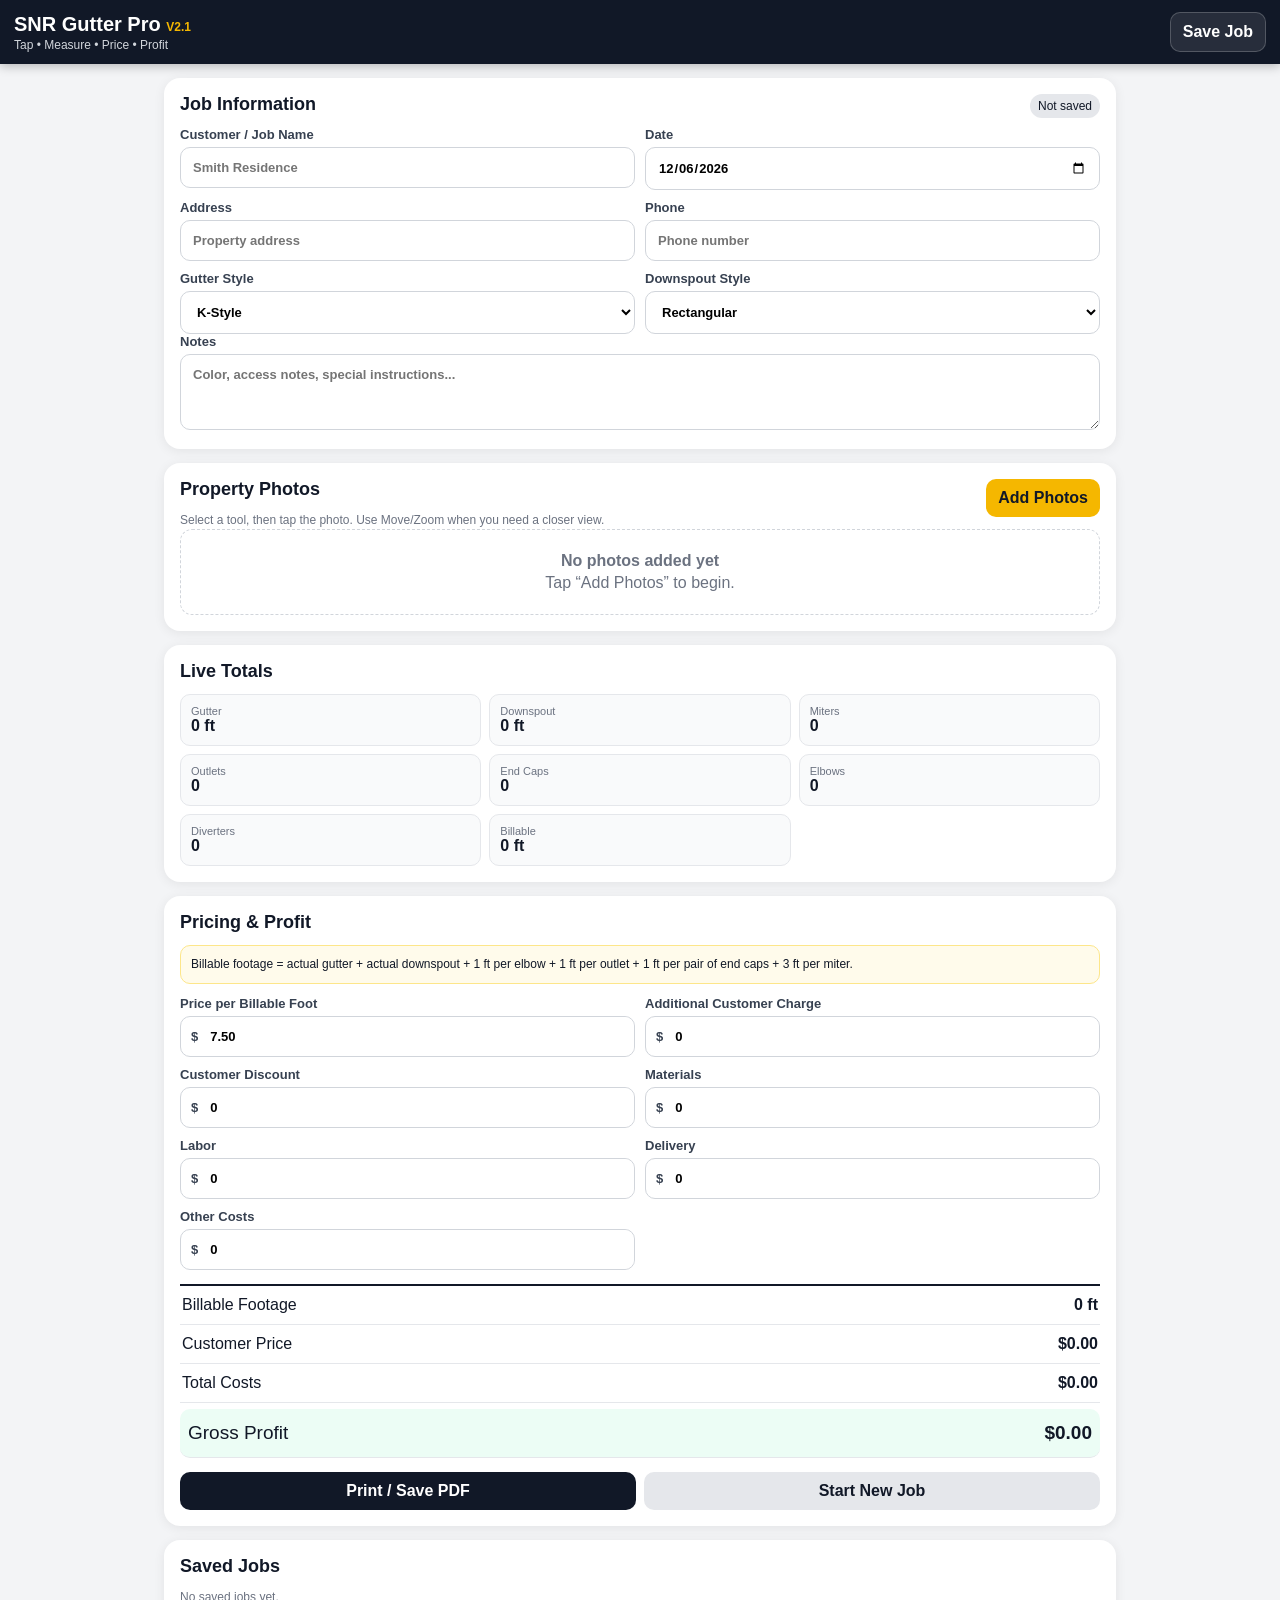
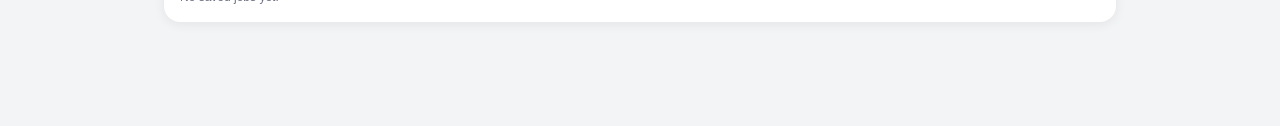
==== index.html @ a837c50f "Add files via upload" ====
<!doctype html>
<html lang="en">
<head>
  <meta charset="utf-8">
  <meta name="viewport" content="width=device-width,initial-scale=1,viewport-fit=cover,user-scalable=no">
  <meta name="theme-color" content="#111827">
  <title>SNR Gutter Pro V2.1</title>
  <link rel="manifest" href="manifest.json">
  <link rel="stylesheet" href="style.css">
</head>
<body>
<header class="topbar">
  <div>
    <h1>SNR Gutter Pro <span>V2.1</span></h1>
    <p>Tap • Measure • Price • Profit</p>
  </div>
  <button id="saveJobBtn" class="ghost light">Save Job</button>
</header>

<main>
  <section class="card">
    <div class="section-title">
      <h2>Job Information</h2>
      <span id="saveStatus" class="status">Not saved</span>
    </div>
    <div class="grid two">
      <label>Customer / Job Name<input id="jobName" placeholder="Smith Residence"></label>
      <label>Date<input id="jobDate" type="date"></label>
      <label>Address<input id="address" placeholder="Property address"></label>
      <label>Phone<input id="phone" type="tel" placeholder="Phone number"></label>
      <label>Gutter Style<select id="gutterStyle"><option>K-Style</option><option>Half-Round</option></select></label>
      <label>Downspout Style<select id="downspoutStyle"><option>Rectangular</option><option>Round</option></select></label>
    </div>
    <label>Notes<textarea id="notes" placeholder="Color, access notes, special instructions..."></textarea></label>
  </section>

  <section class="card">
    <div class="section-title">
      <div>
        <h2>Property Photos</h2>
        <p class="muted">Select a tool, then tap the photo. Use Move/Zoom when you need a closer view.</p>
      </div>
      <button id="addPhotoBtn" class="primary">Add Photos</button>
    </div>
    <input id="photoInput" type="file" accept="image/*" capture="environment" multiple hidden>
    <div id="photos" class="photo-list">
      <div class="empty-state"><strong>No photos added yet</strong><span>Tap “Add Photos” to begin.</span></div>
    </div>
  </section>

  <section class="card">
    <h2>Live Totals</h2>
    <div id="totalsGrid" class="totals-grid"></div>
  </section>

  <section class="card">
    <h2>Pricing & Profit</h2>
    <div class="formula">Billable footage = actual gutter + actual downspout + 1 ft per elbow + 1 ft per outlet + 1 ft per pair of end caps + 3 ft per miter.</div>
    <div class="grid two">
      <label>Price per Billable Foot<div class="money-input"><span>$</span><input id="pricePerFoot" type="number" min="0" step="0.01" value="7.50"></div></label>
      <label>Additional Customer Charge<div class="money-input"><span>$</span><input id="customerExtra" type="number" min="0" step="0.01" value="0"></div></label>
      <label>Customer Discount<div class="money-input"><span>$</span><input id="customerDiscount" type="number" min="0" step="0.01" value="0"></div></label>
      <label>Materials<div class="money-input"><span>$</span><input id="materials" type="number" min="0" step="0.01" value="0"></div></label>
      <label>Labor<div class="money-input"><span>$</span><input id="labor" type="number" min="0" step="0.01" value="0"></div></label>
      <label>Delivery<div class="money-input"><span>$</span><input id="delivery" type="number" min="0" step="0.01" value="0"></div></label>
      <label>Other Costs<div class="money-input"><span>$</span><input id="otherCosts" type="number" min="0" step="0.01" value="0"></div></label>
    </div>
    <div class="financial-summary">
      <div><span>Billable Footage</span><strong id="billableFeet">0 ft</strong></div>
      <div><span>Customer Price</span><strong id="customerPrice">$0.00</strong></div>
      <div><span>Total Costs</span><strong id="totalCosts">$0.00</strong></div>
      <div class="profit"><span>Gross Profit</span><strong id="grossProfit">$0.00</strong></div>
    </div>
    <div class="button-row no-print">
      <button id="printBtn" class="dark">Print / Save PDF</button>
      <button id="newJobBtn" class="ghost">Start New Job</button>
    </div>
  </section>

  <section class="card no-print">
    <h2>Saved Jobs</h2>
    <div id="savedJobs" class="saved-jobs"></div>
  </section>
</main>

<template id="photoCardTemplate">
  <article class="photo-card">
    <div class="photo-header">
      <input class="photo-label" value="Photo">
      <button class="delete-photo danger">Delete</button>
    </div>
    <div class="control-row no-print">
      <button class="move-tool ghost active">Move / Zoom</button>
      <button class="zoom-out ghost">−</button>
      <span class="zoom-label">100%</span>
      <button class="zoom-in ghost">+</button>
      <button class="reset-view ghost">Reset</button>
      <button class="undo ghost">Undo</button>
      <button class="redo ghost">Redo</button>
      <button class="clear-markers danger-soft">Clear</button>
    </div>
    <div class="workspace-wrap">
      <div class="workspace">
        <div class="transform-layer">
          <img class="property-photo" alt="Property photo">
          <div class="marker-layer"></div>
        </div>
      </div>
    </div>
    <div class="toolbar no-print" role="toolbar"></div>
    <div class="photo-summary"></div>
  </article>
</template>

<div id="entryPopover" class="popover hidden">
  <div class="popover-title" id="popoverTitle">Measurement</div>
  <label id="measurementLabel">Feet<input id="measurementInput" type="number" min="0" step="0.5" inputmode="decimal"></label>
  <label id="quantityLabel">Quantity<input id="quantityInput" type="number" min="1" step="1" inputmode="numeric" value="1"></label>

  <div id="downspoutAssemblyFields" class="assembly-fields hidden">
    <p class="assembly-help">Add the elbows connected to this downspout. They will be included in totals without adding extra markers to the photo.</p>
    <div class="assembly-grid">
      <label>A Elbows<input id="assemblyA" type="number" min="0" step="1" inputmode="numeric" value="0"></label>
      <label>B Elbows<input id="assemblyB" type="number" min="0" step="1" inputmode="numeric" value="0"></label>
      <label>2-Crimp Elbows<input id="assembly2" type="number" min="0" step="1" inputmode="numeric" value="0"></label>
      <label>4-Crimp Elbows<input id="assembly4" type="number" min="0" step="1" inputmode="numeric" value="0"></label>
      <label>Outlets<input id="assemblyOutlet" type="number" min="0" step="1" inputmode="numeric" value="1"></label>
    </div>
  </div>
  <div class="popover-actions">
    <button id="cancelEntry" class="ghost">Cancel</button>
    <button id="saveEntry" class="primary">Save</button>
  </div>
</div>

<div id="toast" class="toast hidden"></div>
<script src="app.js"></script>
</body>
</html>
---- style.css ----
:root{
  --navy:#111827;--gold:#f5b700;--bg:#f3f4f6;--card:#fff;--muted:#6b7280;
  --border:#d1d5db;--red:#dc2626;--green:#15803d;--blue:#2563eb;
}
*{box-sizing:border-box}
body{margin:0;font-family:-apple-system,BlinkMacSystemFont,"Segoe UI",sans-serif;background:var(--bg);color:#111827}
button,input,select,textarea{font:inherit}
button{border:0;border-radius:10px;padding:10px 12px;font-weight:800;cursor:pointer}
input,select,textarea{width:100%;border:1px solid var(--border);border-radius:10px;padding:12px;background:#fff}
textarea{min-height:76px;resize:vertical}
label{display:block;font-size:13px;font-weight:800;color:#374151}
label input,label select,label textarea{margin-top:5px}
.topbar{position:sticky;top:0;z-index:50;background:var(--navy);color:white;padding:12px 14px;display:flex;justify-content:space-between;align-items:center;box-shadow:0 2px 10px #0004}
.topbar h1{font-size:20px;margin:0}.topbar h1 span{font-size:12px;color:var(--gold)}.topbar p{font-size:12px;margin:2px 0 0;color:#d1d5db}
main{max-width:980px;margin:auto;padding:14px 14px 90px}
.card{background:var(--card);border-radius:16px;padding:16px;margin-bottom:14px;box-shadow:0 2px 12px #00000012}
h2{font-size:18px;margin:0 0 12px}
.section-title{display:flex;justify-content:space-between;align-items:flex-start;gap:12px}
.grid{display:grid;gap:10px}.grid.two{grid-template-columns:1fr 1fr}
.muted{margin:2px 0 0;color:var(--muted);font-size:12px;line-height:1.4}
.status{font-size:12px;background:#e5e7eb;padding:5px 8px;border-radius:999px;white-space:nowrap}
.primary{background:var(--gold);color:#111827}.dark{background:var(--navy);color:#fff}.ghost{background:#e5e7eb;color:#111827}.ghost.light{background:#ffffff18;color:#fff;border:1px solid #ffffff33}.danger{background:#fee2e2;color:#991b1b}.danger-soft{background:#fff1f2;color:#be123c}
.button-row{display:flex;gap:8px;flex-wrap:wrap;margin-top:14px}.button-row button{flex:1;min-width:140px}
.empty-state{border:1px dashed var(--border);border-radius:12px;padding:22px;text-align:center;color:var(--muted);display:grid;gap:4px}
.photo-card{border:1px solid #e5e7eb;border-radius:14px;padding:10px;margin-top:14px}
.photo-header{display:grid;grid-template-columns:1fr auto;gap:8px;margin-bottom:8px}
.control-row{display:flex;gap:6px;overflow-x:auto;padding-bottom:8px;align-items:center}
.control-row button{flex:0 0 auto;padding:8px 10px;font-size:12px}.control-row .active{outline:3px solid var(--gold)}
.zoom-label{font-size:12px;font-weight:900;min-width:44px;text-align:center}
.workspace-wrap{overflow:hidden;border-radius:12px;background:#111827}
.workspace{position:relative;overflow:hidden;min-height:200px;touch-action:none}
.transform-layer{position:relative;transform-origin:0 0;will-change:transform}
.property-photo{display:block;width:100%;height:auto;user-select:none;-webkit-user-drag:none;pointer-events:none}
.marker-layer{position:absolute;inset:0}
.toolbar{display:flex;gap:7px;overflow-x:auto;padding:10px 0 4px;scrollbar-width:none}.toolbar::-webkit-scrollbar{display:none}
.tool{flex:0 0 auto;background:#e5e7eb;padding:9px 10px;font-size:12px}.tool.active{outline:3px solid var(--gold);background:#fff}
.marker{position:absolute;transform:translate(-50%,-50%);min-width:25px;height:25px;border-radius:15px;padding:2px 6px;display:flex;align-items:center;justify-content:center;color:white;font-size:10px;font-weight:950;border:1.5px solid white;box-shadow:0 2px 6px #0009;white-space:nowrap;z-index:5}
.marker.gutter{background:#2563eb}.marker.downspout{background:#16a34a}.marker.inside,.marker.outside{background:#dc2626}
.marker.outlet{background:#0f766e}.marker.endcap{background:#ea580c}.marker.aElbow{background:#7e22ce}.marker.bElbow{background:#9333ea}
.marker.twoCrimp{background:#0891b2}.marker.fourCrimp{background:#4f46e5}.marker.diverter{background:#a16207}
.photo-summary{font-size:12px;color:#374151;padding:8px 2px 0;line-height:1.45}
.totals-grid{display:grid;grid-template-columns:repeat(3,1fr);gap:8px}
.total-box{background:#f9fafb;border:1px solid #e5e7eb;border-radius:10px;padding:10px}.total-box span{display:block;font-size:11px;color:var(--muted)}.total-box strong{font-size:16px}
.formula{background:#fffbeb;border:1px solid #fde68a;border-radius:10px;padding:10px;font-size:12px;line-height:1.45;margin-bottom:12px}
.money-input{display:flex;align-items:center;border:1px solid var(--border);border-radius:10px;margin-top:5px;background:#fff}.money-input span{padding-left:10px}.money-input input{border:0;margin:0}
.financial-summary{margin-top:14px;border-top:2px solid var(--navy)}.financial-summary>div{display:flex;justify-content:space-between;padding:10px 2px;border-bottom:1px solid #e5e7eb}.financial-summary .profit{font-size:19px;background:#ecfdf5;margin-top:6px;padding:13px 8px;border-radius:10px}
.saved-job{border:1px solid #e5e7eb;border-radius:11px;padding:10px;margin-top:8px;display:flex;justify-content:space-between;gap:10px;align-items:center}.saved-job small{display:block;color:var(--muted)}
.popover{position:fixed;left:12px;right:12px;bottom:12px;z-index:100;background:white;border-radius:18px;padding:16px;box-shadow:0 18px 60px #0008;max-width:500px;margin:auto}.hidden{display:none!important}.popover-title{font-size:19px;font-weight:900;margin-bottom:10px}.popover-actions{display:flex;gap:8px;margin-top:12px}.popover-actions button{flex:1}
.toast{position:fixed;left:50%;bottom:24px;transform:translateX(-50%);background:#111827;color:#fff;padding:10px 14px;border-radius:999px;z-index:200;font-size:13px}
@media(max-width:650px){.grid.two{grid-template-columns:1fr}.totals-grid{grid-template-columns:1fr 1fr}.card{padding:14px}}
@media print{
  body{background:white}.topbar,.no-print,#savedJobs{display:none!important}main{padding:0;max-width:none}.card{box-shadow:none;border:1px solid #ddd;break-inside:avoid}
  .photo-card{break-inside:avoid}.workspace{min-height:0}.marker{font-size:9px}
}
.assembly-fields{margin-top:10px;border-top:1px solid var(--border);padding-top:10px}
.assembly-help{font-size:12px;color:var(--muted);line-height:1.4;margin:0 0 10px}
.assembly-grid{display:grid;grid-template-columns:1fr 1fr;gap:8px}
.marker.downspout-assembly{background:#16a34a;min-width:34px}
@media(max-width:420px){.assembly-grid{grid-template-columns:1fr 1fr}}
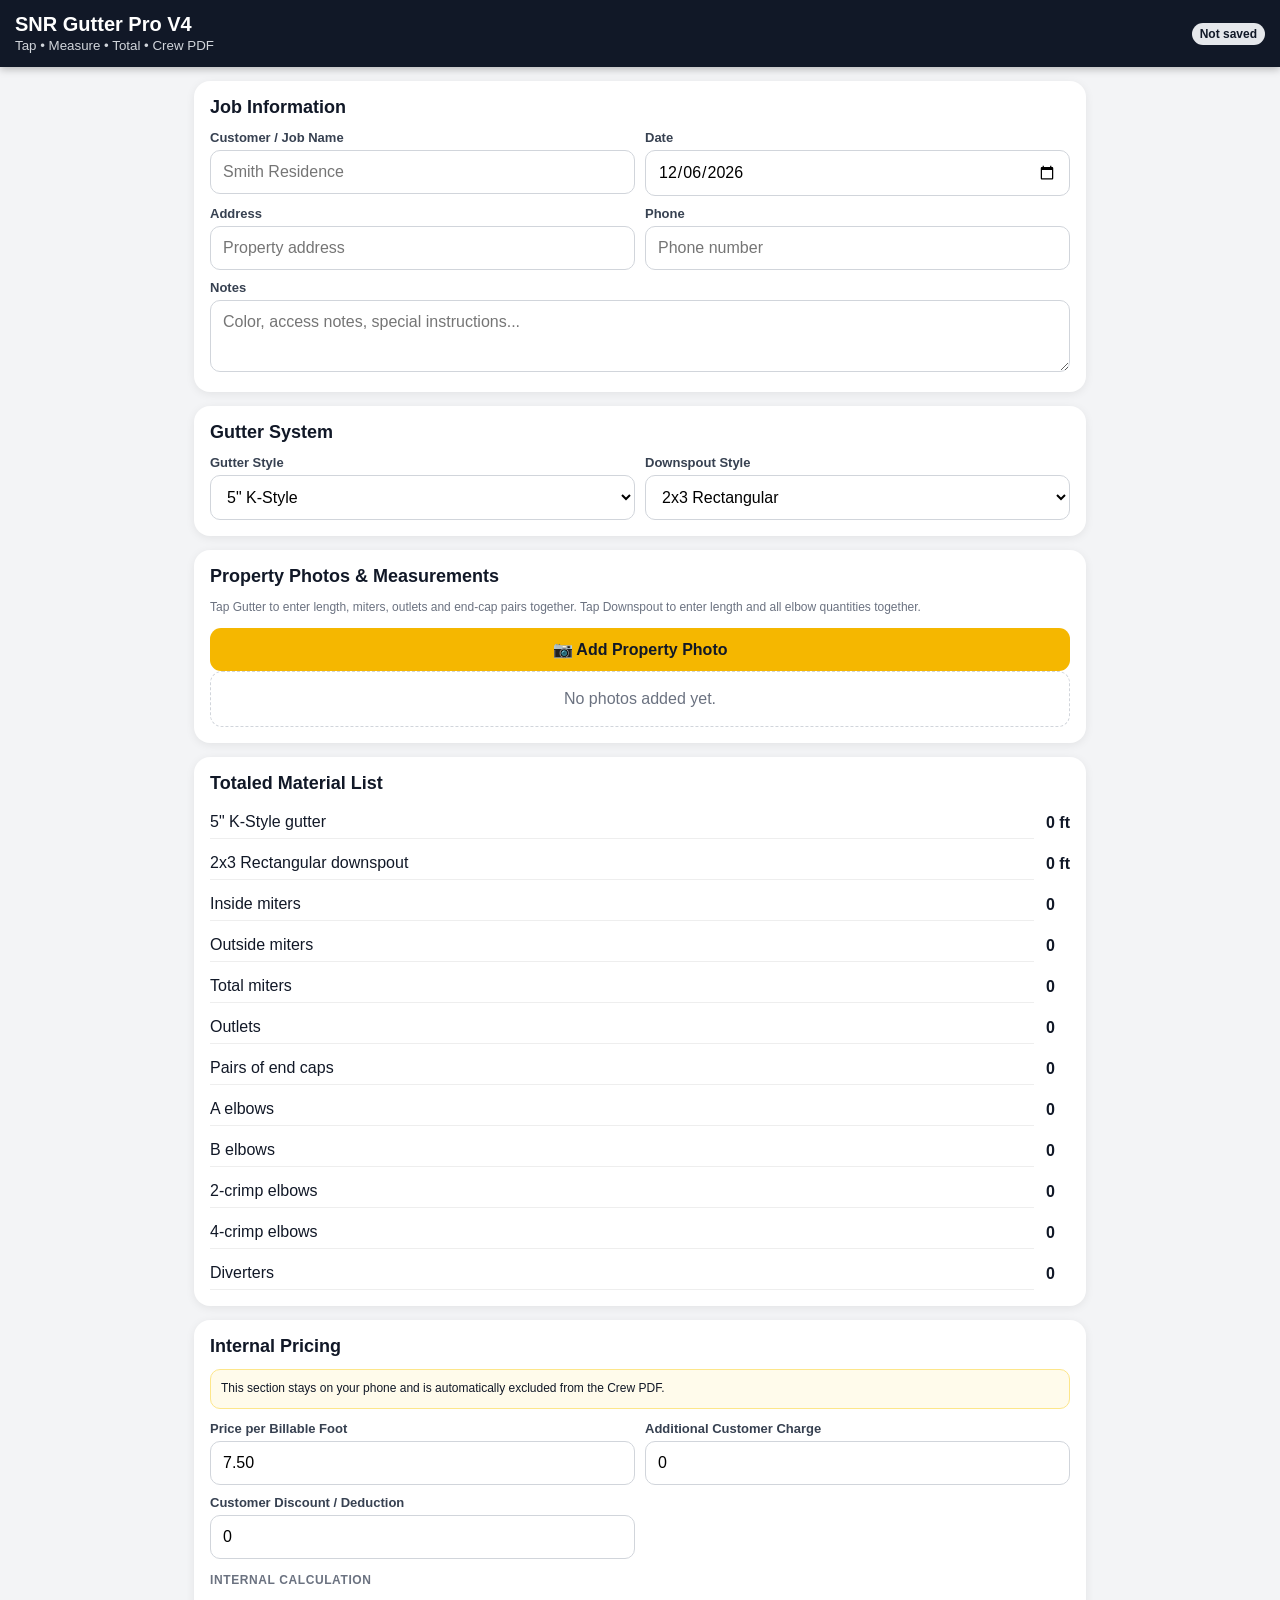
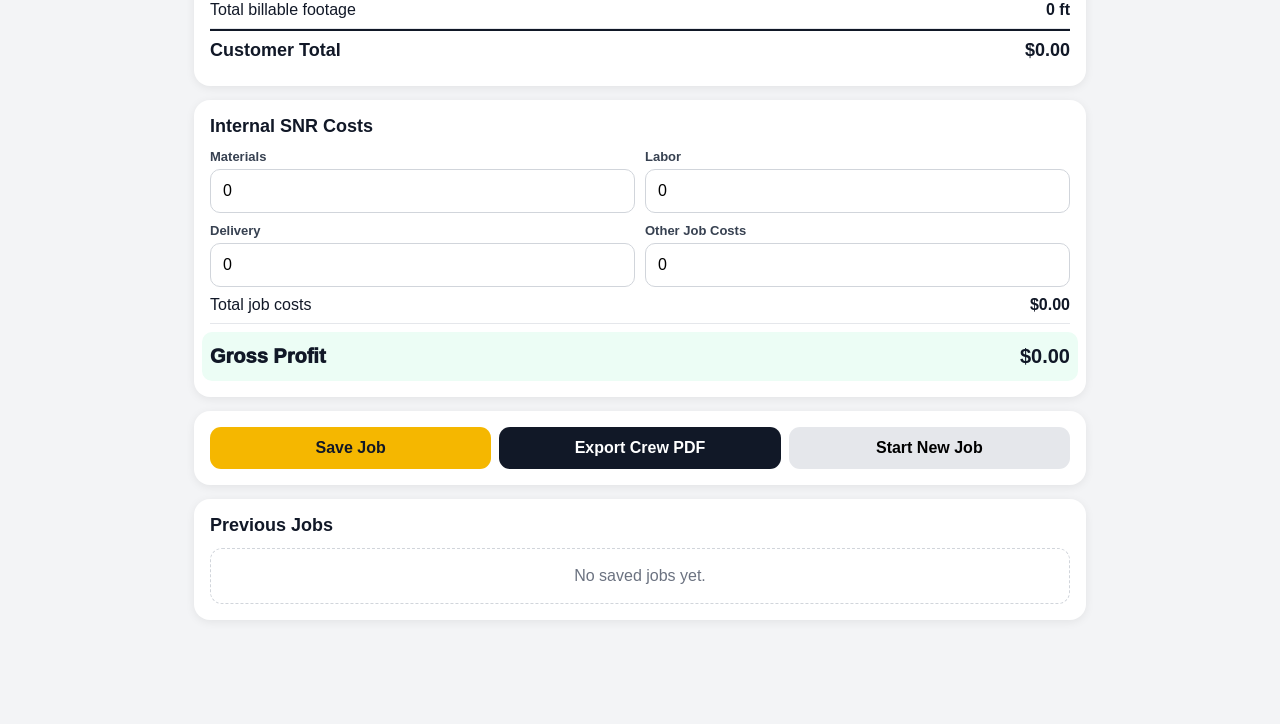
==== commit 1f2d5ea9: "Add files via upload" ====
--- a/index.html
+++ b/index.html
@@ -1,139 +1,223 @@
 <!doctype html>
 <html lang="en">
 <head>
-  <meta charset="utf-8">
-  <meta name="viewport" content="width=device-width,initial-scale=1,viewport-fit=cover,user-scalable=no">
-  <meta name="theme-color" content="#111827">
-  <title>SNR Gutter Pro V2.1</title>
-  <link rel="manifest" href="manifest.json">
-  <link rel="stylesheet" href="style.css">
+<meta charset="utf-8">
+<meta name="viewport" content="width=device-width,initial-scale=1,viewport-fit=cover,user-scalable=no">
+<meta name="theme-color" content="#111827">
+<title>SNR Gutter Pro V4</title>
+<style>
+:root{--navy:#111827;--gold:#f5b700;--light:#f3f4f6;--card:#fff;--red:#dc2626;--green:#15803d;--blue:#2563eb;--purple:#7e22ce;--orange:#ea580c;--teal:#0f766e;--muted:#6b7280;--border:#d1d5db}
+*{box-sizing:border-box} body{margin:0;font-family:-apple-system,BlinkMacSystemFont,"Segoe UI",sans-serif;background:var(--light);color:#111827}
+header{position:sticky;top:0;z-index:50;background:var(--navy);color:#fff;padding:13px 15px;box-shadow:0 2px 8px #0004}
+.brand{display:flex;justify-content:space-between;align-items:center;gap:10px}.brand h1{font-size:20px;margin:0}.brand small{color:#d1d5db}
+main{max-width:920px;margin:auto;padding:14px 14px 90px}.card{background:#fff;border-radius:16px;padding:16px;margin-bottom:14px;box-shadow:0 2px 10px #00000012}
+h2{font-size:18px;margin:0 0 12px}.grid{display:grid;grid-template-columns:1fr 1fr;gap:10px}
+label{display:block;font-size:13px;font-weight:750;color:#374151;margin-bottom:5px}
+input,select,textarea,button{font:inherit} input,select,textarea{width:100%;padding:12px;border:1px solid var(--border);border-radius:10px;background:#fff}
+textarea{min-height:72px;resize:vertical} button{border:0;border-radius:11px;padding:12px 14px;font-weight:800;cursor:pointer}
+.primary{background:var(--gold);color:#111827}.dark{background:var(--navy);color:#fff}.secondary{background:#e5e7eb}.danger{background:#fee2e2;color:#991b1b}
+.button-row{display:flex;gap:8px;flex-wrap:wrap}.button-row button{flex:1;min-width:125px}.help{font-size:12px;color:var(--muted);line-height:1.45}
+.badge{padding:4px 8px;border-radius:999px;background:#e5e7eb;color:#111827;font-size:12px;font-weight:850}.hidden{display:none!important}
+.empty{padding:18px;text-align:center;color:var(--muted);border:1px dashed var(--border);border-radius:12px}
+.photo-card{border:1px solid #e5e7eb;border-radius:14px;padding:10px;margin-top:12px}.tool-scroll{display:flex;gap:7px;overflow-x:auto;padding:4px 1px 10px}
+.tool{flex:0 0 auto;padding:10px 11px;font-size:12px;background:#e5e7eb}.tool.active{outline:3px solid var(--gold);background:#fff}
+.canvas-wrap{position:relative;overflow:hidden;border-radius:12px;background:#111827;min-height:190px;touch-action:manipulation}.canvas-wrap img{display:block;width:100%;height:auto}
+.marker{position:absolute;transform:translate(-50%,-50%);min-width:38px;height:32px;border-radius:18px;padding:3px 7px;display:flex;align-items:center;justify-content:center;color:#fff;font-size:11px;font-weight:900;border:2px solid #fff;box-shadow:0 2px 7px #0009;white-space:nowrap;z-index:4}
+.marker.gutter{background:var(--blue)}.marker.downspout{background:var(--green)}.marker.diverter{background:#a16207}
+.marker-label{position:absolute;transform:translate(-50%,9px);background:#000d;color:#fff;border-radius:6px;padding:2px 5px;font-size:9px;white-space:nowrap;z-index:3;pointer-events:none}
+.count-grid,.summary-grid{display:grid;grid-template-columns:1fr auto;gap:8px 12px;align-items:center}.count-grid div,.summary-grid div{padding:7px 0;border-bottom:1px solid #eee}
+.result-row{display:flex;justify-content:space-between;gap:12px;padding:9px 0;border-bottom:1px solid #e5e7eb}.result-row.total{font-size:18px;font-weight:900;border-top:2px solid var(--navy);border-bottom:0}
+.result-row.profit{font-size:20px;font-weight:950;background:#ecfdf5;margin:8px -8px 0;padding:13px 8px;border-radius:10px;border:0}
+.section-label{font-size:12px;text-transform:uppercase;letter-spacing:.05em;color:var(--muted);font-weight:900;margin:14px 0 5px}
+.modal-backdrop{position:fixed;inset:0;background:#0009;z-index:100;display:flex;align-items:flex-end;justify-content:center;padding:12px}
+.modal{background:#fff;width:min(520px,100%);border-radius:18px;padding:18px;box-shadow:0 18px 60px #0008;max-height:92vh;overflow:auto}.modal h3{margin:0 0 12px}
+.qty-row{display:grid;grid-template-columns:1fr 46px 58px 46px;gap:7px;align-items:center;margin:8px 0}.qty-row input{text-align:center;padding:10px}
+.note{background:#fffbeb;border:1px solid #fde68a;border-radius:10px;padding:10px;font-size:12px;line-height:1.45}
+.saved-job{border:1px solid #e5e7eb;border-radius:12px;padding:12px;margin-top:9px}.saved-job small{color:var(--muted)}
+.pdf-only{display:none}
+@media(max-width:620px){.grid{grid-template-columns:1fr}}
+@media print{
+ header,.no-print,#savedSection,.pricing-card,.internal-only{display:none!important}
+ body{background:#fff}.card{box-shadow:none;border:1px solid #ddd;break-inside:avoid}main{padding:0}
+ .tool-scroll{display:none}.canvas-wrap{min-height:0}.pdf-only{display:block!important}
+}
+</style>
 </head>
 <body>
-<header class="topbar">
-  <div>
-    <h1>SNR Gutter Pro <span>V2.1</span></h1>
-    <p>Tap • Measure • Price • Profit</p>
-  </div>
-  <button id="saveJobBtn" class="ghost light">Save Job</button>
-</header>
-
+<header><div class="brand"><div><h1>SNR Gutter Pro V4</h1><small>Tap • Measure • Total • Crew PDF</small></div><span class="badge" id="saveStatus">Not saved</span></div></header>
 <main>
-  <section class="card">
-    <div class="section-title">
-      <h2>Job Information</h2>
-      <span id="saveStatus" class="status">Not saved</span>
-    </div>
-    <div class="grid two">
-      <label>Customer / Job Name<input id="jobName" placeholder="Smith Residence"></label>
-      <label>Date<input id="jobDate" type="date"></label>
-      <label>Address<input id="address" placeholder="Property address"></label>
-      <label>Phone<input id="phone" type="tel" placeholder="Phone number"></label>
-      <label>Gutter Style<select id="gutterStyle"><option>K-Style</option><option>Half-Round</option></select></label>
-      <label>Downspout Style<select id="downspoutStyle"><option>Rectangular</option><option>Round</option></select></label>
-    </div>
-    <label>Notes<textarea id="notes" placeholder="Color, access notes, special instructions..."></textarea></label>
-  </section>
-
-  <section class="card">
-    <div class="section-title">
-      <div>
-        <h2>Property Photos</h2>
-        <p class="muted">Select a tool, then tap the photo. Use Move/Zoom when you need a closer view.</p>
-      </div>
-      <button id="addPhotoBtn" class="primary">Add Photos</button>
-    </div>
-    <input id="photoInput" type="file" accept="image/*" capture="environment" multiple hidden>
-    <div id="photos" class="photo-list">
-      <div class="empty-state"><strong>No photos added yet</strong><span>Tap “Add Photos” to begin.</span></div>
-    </div>
-  </section>
-
-  <section class="card">
-    <h2>Live Totals</h2>
-    <div id="totalsGrid" class="totals-grid"></div>
-  </section>
-
-  <section class="card">
-    <h2>Pricing & Profit</h2>
-    <div class="formula">Billable footage = actual gutter + actual downspout + 1 ft per elbow + 1 ft per outlet + 1 ft per pair of end caps + 3 ft per miter.</div>
-    <div class="grid two">
-      <label>Price per Billable Foot<div class="money-input"><span>$</span><input id="pricePerFoot" type="number" min="0" step="0.01" value="7.50"></div></label>
-      <label>Additional Customer Charge<div class="money-input"><span>$</span><input id="customerExtra" type="number" min="0" step="0.01" value="0"></div></label>
-      <label>Customer Discount<div class="money-input"><span>$</span><input id="customerDiscount" type="number" min="0" step="0.01" value="0"></div></label>
-      <label>Materials<div class="money-input"><span>$</span><input id="materials" type="number" min="0" step="0.01" value="0"></div></label>
-      <label>Labor<div class="money-input"><span>$</span><input id="labor" type="number" min="0" step="0.01" value="0"></div></label>
-      <label>Delivery<div class="money-input"><span>$</span><input id="delivery" type="number" min="0" step="0.01" value="0"></div></label>
-      <label>Other Costs<div class="money-input"><span>$</span><input id="otherCosts" type="number" min="0" step="0.01" value="0"></div></label>
-    </div>
-    <div class="financial-summary">
-      <div><span>Billable Footage</span><strong id="billableFeet">0 ft</strong></div>
-      <div><span>Customer Price</span><strong id="customerPrice">$0.00</strong></div>
-      <div><span>Total Costs</span><strong id="totalCosts">$0.00</strong></div>
-      <div class="profit"><span>Gross Profit</span><strong id="grossProfit">$0.00</strong></div>
-    </div>
-    <div class="button-row no-print">
-      <button id="printBtn" class="dark">Print / Save PDF</button>
-      <button id="newJobBtn" class="ghost">Start New Job</button>
-    </div>
-  </section>
-
-  <section class="card no-print">
-    <h2>Saved Jobs</h2>
-    <div id="savedJobs" class="saved-jobs"></div>
-  </section>
+<section class="card">
+<h2>Job Information</h2>
+<div class="grid">
+<div><label>Customer / Job Name</label><input id="jobName" placeholder="Smith Residence"></div>
+<div><label>Date</label><input id="jobDate" type="date"></div>
+<div><label>Address</label><input id="address" placeholder="Property address"></div>
+<div><label>Phone</label><input id="phone" type="tel" placeholder="Phone number"></div>
+</div>
+<div style="margin-top:10px"><label>Notes</label><textarea id="notes" placeholder="Color, access notes, special instructions..."></textarea></div>
+</section>
+
+<section class="card">
+<h2>Gutter System</h2>
+<div class="grid">
+<div><label>Gutter Style</label><select id="gutterStyle"><option>5" K-Style</option><option>6" K-Style</option><option>Half-Round</option></select></div>
+<div><label>Downspout Style</label><select id="downspoutStyle"><option>2x3 Rectangular</option><option>3x4 Rectangular</option><option>Round</option></select></div>
+</div>
+</section>
+
+<section class="card">
+<h2>Property Photos & Measurements</h2>
+<p class="help">Tap Gutter to enter length, miters, outlets and end-cap pairs together. Tap Downspout to enter length and all elbow quantities together.</p>
+<div class="button-row no-print"><button class="primary" id="addPhotoBtn">📷 Add Property Photo</button><input id="photoInput" class="hidden" type="file" accept="image/*" capture="environment" multiple></div>
+<div id="photos"></div>
+</section>
+
+<section class="card">
+<h2>Totaled Material List</h2>
+<div class="summary-grid">
+<div id="gutterStyleLabel">5" K-Style gutter</div><strong id="countGutter">0 ft</strong>
+<div id="downspoutStyleLabel">2x3 rectangular downspout</div><strong id="countDownspout">0 ft</strong>
+<div>Inside miters</div><strong id="countInside">0</strong>
+<div>Outside miters</div><strong id="countOutside">0</strong>
+<div>Total miters</div><strong id="countMiters">0</strong>
+<div>Outlets</div><strong id="countOutlets">0</strong>
+<div>Pairs of end caps</div><strong id="countEndcapPairs">0</strong>
+<div>A elbows</div><strong id="countA">0</strong>
+<div>B elbows</div><strong id="countB">0</strong>
+<div>2-crimp elbows</div><strong id="countTwo">0</strong>
+<div>4-crimp elbows</div><strong id="countFour">0</strong>
+<div>Diverters</div><strong id="countDiverters">0</strong>
+</div>
+</section>
+
+<section class="card pricing-card">
+<h2>Internal Pricing</h2>
+<div class="note">This section stays on your phone and is automatically excluded from the Crew PDF.</div>
+<div class="grid" style="margin-top:12px">
+<div><label>Price per Billable Foot</label><input id="rate" type="number" min="0" step=".01" value="7.50"></div>
+<div><label>Additional Customer Charge</label><input id="customerExtra" type="number" min="0" step=".01" value="0"></div>
+<div><label>Customer Discount / Deduction</label><input id="customerDiscount" type="number" min="0" step=".01" value="0"></div>
+</div>
+<div class="section-label">Internal Calculation</div>
+<div class="result-row"><span>Total billable footage</span><strong id="billableOut">0 ft</strong></div>
+<div class="result-row total"><span>Customer Total</span><strong id="customerTotalOut">$0.00</strong></div>
+</section>
+
+<section class="card internal-only">
+<h2>Internal SNR Costs</h2>
+<div class="grid">
+<div><label>Materials</label><input id="materialsCost" type="number" min="0" step=".01" value="0"></div>
+<div><label>Labor</label><input id="laborCost" type="number" min="0" step=".01" value="0"></div>
+<div><label>Delivery</label><input id="deliveryCost" type="number" min="0" step=".01" value="0"></div>
+<div><label>Other Job Costs</label><input id="otherCost" type="number" min="0" step=".01" value="0"></div>
+</div>
+<div class="result-row"><span>Total job costs</span><strong id="costsOut">$0.00</strong></div>
+<div class="result-row profit"><span>Gross Profit</span><strong id="profitOut">$0.00</strong></div>
+</section>
+
+<section class="card pdf-only">
+<h2>Crew Material Summary</h2>
+<p class="help">Pricing and job totals are intentionally omitted from this report.</p>
+</section>
+
+<section class="card no-print">
+<div class="button-row">
+<button class="primary" id="saveBtn">Save Job</button>
+<button class="dark" onclick="window.print()">Export Crew PDF</button>
+<button class="secondary" id="newBtn">Start New Job</button>
+</div>
+</section>
+
+<section class="card" id="savedSection"><h2>Previous Jobs</h2><div id="savedJobs"></div></section>
 </main>
 
-<template id="photoCardTemplate">
-  <article class="photo-card">
-    <div class="photo-header">
-      <input class="photo-label" value="Photo">
-      <button class="delete-photo danger">Delete</button>
-    </div>
-    <div class="control-row no-print">
-      <button class="move-tool ghost active">Move / Zoom</button>
-      <button class="zoom-out ghost">−</button>
-      <span class="zoom-label">100%</span>
-      <button class="zoom-in ghost">+</button>
-      <button class="reset-view ghost">Reset</button>
-      <button class="undo ghost">Undo</button>
-      <button class="redo ghost">Redo</button>
-      <button class="clear-markers danger-soft">Clear</button>
-    </div>
-    <div class="workspace-wrap">
-      <div class="workspace">
-        <div class="transform-layer">
-          <img class="property-photo" alt="Property photo">
-          <div class="marker-layer"></div>
-        </div>
-      </div>
-    </div>
-    <div class="toolbar no-print" role="toolbar"></div>
-    <div class="photo-summary"></div>
-  </article>
-</template>
-
-<div id="entryPopover" class="popover hidden">
-  <div class="popover-title" id="popoverTitle">Measurement</div>
-  <label id="measurementLabel">Feet<input id="measurementInput" type="number" min="0" step="0.5" inputmode="decimal"></label>
-  <label id="quantityLabel">Quantity<input id="quantityInput" type="number" min="1" step="1" inputmode="numeric" value="1"></label>
-
-  <div id="downspoutAssemblyFields" class="assembly-fields hidden">
-    <p class="assembly-help">Add the elbows connected to this downspout. They will be included in totals without adding extra markers to the photo.</p>
-    <div class="assembly-grid">
-      <label>A Elbows<input id="assemblyA" type="number" min="0" step="1" inputmode="numeric" value="0"></label>
-      <label>B Elbows<input id="assemblyB" type="number" min="0" step="1" inputmode="numeric" value="0"></label>
-      <label>2-Crimp Elbows<input id="assembly2" type="number" min="0" step="1" inputmode="numeric" value="0"></label>
-      <label>4-Crimp Elbows<input id="assembly4" type="number" min="0" step="1" inputmode="numeric" value="0"></label>
-      <label>Outlets<input id="assemblyOutlet" type="number" min="0" step="1" inputmode="numeric" value="1"></label>
-    </div>
-  </div>
-  <div class="popover-actions">
-    <button id="cancelEntry" class="ghost">Cancel</button>
-    <button id="saveEntry" class="primary">Save</button>
-  </div>
-</div>
-
-<div id="toast" class="toast hidden"></div>
-<script src="app.js"></script>
+<div id="entryModal" class="modal-backdrop hidden">
+<div class="modal">
+<h3 id="modalTitle">Add Measurement</h3>
+<label>Length in feet</label><input id="modalValue" type="number" inputmode="decimal" min="0" step=".1" placeholder="Example: 24">
+<div id="gutterFields" class="hidden">
+<div class="qty-row"><strong>Inside miters</strong><button type="button" onclick="stepQty('insideQty',-1)">−</button><input id="insideQty" type="number" min="0" value="0"><button type="button" onclick="stepQty('insideQty',1)">+</button></div>
+<div class="qty-row"><strong>Outside miters</strong><button type="button" onclick="stepQty('outsideQty',-1)">−</button><input id="outsideQty" type="number" min="0" value="0"><button type="button" onclick="stepQty('outsideQty',1)">+</button></div>
+<div class="qty-row"><strong>Outlets</strong><button type="button" onclick="stepQty('outletQty',-1)">−</button><input id="outletQty" type="number" min="0" value="0"><button type="button" onclick="stepQty('outletQty',1)">+</button></div>
+<div class="qty-row"><strong>End-cap pairs</strong><button type="button" onclick="stepQty('endcapPairQty',-1)">−</button><input id="endcapPairQty" type="number" min="0" value="0"><button type="button" onclick="stepQty('endcapPairQty',1)">+</button></div>
+</div>
+<div id="downspoutFields" class="hidden">
+<div class="qty-row"><strong>A elbows</strong><button type="button" onclick="stepQty('aQty',-1)">−</button><input id="aQty" type="number" min="0" value="0"><button type="button" onclick="stepQty('aQty',1)">+</button></div>
+<div class="qty-row"><strong>B elbows</strong><button type="button" onclick="stepQty('bQty',-1)">−</button><input id="bQty" type="number" min="0" value="0"><button type="button" onclick="stepQty('bQty',1)">+</button></div>
+<div class="qty-row"><strong>2-crimp elbows</strong><button type="button" onclick="stepQty('twoQty',-1)">−</button><input id="twoQty" type="number" min="0" value="0"><button type="button" onclick="stepQty('twoQty',1)">+</button></div>
+<div class="qty-row"><strong>4-crimp elbows</strong><button type="button" onclick="stepQty('fourQty',-1)">−</button><input id="fourQty" type="number" min="0" value="0"><button type="button" onclick="stepQty('fourQty',1)">+</button></div>
+</div>
+<div class="button-row" style="margin-top:14px"><button class="secondary" id="cancelModal">Cancel</button><button class="primary" id="saveModal">Save</button></div>
+</div>
+</div>
+
+<script>
+const $=id=>document.getElementById(id), uid=()=>Date.now().toString(36)+Math.random().toString(36).slice(2,7);
+const money=n=>new Intl.NumberFormat("en-US",{style:"currency",currency:"USD"}).format(Number(n)||0);
+const fmt=n=>Number.isInteger(Number(n))?String(Number(n)):Number(n).toFixed(1);
+const esc=s=>String(s??"").replace(/[&<>"']/g,c=>({"&":"&amp;","<":"&lt;",">":"&gt;",'"':"&quot;","'":"&#039;"}[c]));
+let photos=[],editingId=null,currentTool="gutter",pendingTap=null;
+const tools=[["gutter","Gutter"],["downspout","Downspout"],["diverter","Diverter"]];
+
+function stepQty(id,d){const el=$(id);el.value=Math.max(0,(parseInt(el.value)||0)+d)}
+function addPhoto(file){const r=new FileReader();r.onload=e=>{photos.push({id:uid(),src:e.target.result,label:"Photo "+(photos.length+1),markers:[]});renderPhotos();calculate();markDirty()};r.readAsDataURL(file)}
+function renderPhotos(){
+ const box=$("photos"); if(!photos.length){box.innerHTML='<div class="empty">No photos added yet.</div>';return}
+ box.innerHTML=photos.map(p=>`<div class="photo-card">
+ <div class="grid"><div><label>Photo Label</label><input value="${esc(p.label)}" onchange="renamePhoto('${p.id}',this.value)"></div><div class="no-print" style="display:flex;align-items:end"><button class="danger" onclick="removePhoto('${p.id}')">Delete Photo</button></div></div>
+ <div class="tool-scroll no-print">${tools.map(([id,l])=>`<button class="tool ${currentTool===id?"active":""}" onclick="setTool('${id}')">${l}</button>`).join("")}<button class="tool" onclick="undoMarker('${p.id}')">↶ Undo</button></div>
+ <div class="canvas-wrap" onclick="photoTap(event,'${p.id}')"><img src="${p.src}">${p.markers.map(markerHTML).join("")}</div>
+ <p class="help">${p.markers.length} section${p.markers.length===1?"":"s"}. Tap a marker to edit or delete it.</p></div>`).join("")
+}
+function markerHTML(m){const prefix=m.type==="gutter"?"G":m.type==="downspout"?"DS":"D";return `<div class="marker ${m.type}" style="left:${m.x}%;top:${m.y}%" onclick="editMarker(event,'${m.id}')">${prefix}${m.number} ${m.type==="diverter"?"":fmt(m.value)+"'"}</div><div class="marker-label" style="left:${m.x}%;top:${m.y}%">${m.type==="gutter"?"Gutter":m.type==="downspout"?"Downspout":"Diverter"}</div>`}
+function renumber(){let g=0,d=0,v=0;for(const p of photos)for(const m of p.markers)m.number=m.type==="gutter"?++g:m.type==="downspout"?++d:++v}
+function setTool(t){currentTool=t;renderPhotos()}
+function photoTap(e,pid){if(e.target.closest(".marker"))return;const r=e.currentTarget.getBoundingClientRect();pendingTap={pid,x:(e.clientX-r.left)/r.width*100,y:(e.clientY-r.top)/r.height*100,type:currentTool,editingMarkerId:null};if(currentTool==="diverter"){commitMarker({value:1});return}openModal(currentTool)}
+function openModal(type,m={}){
+ $("modalTitle").textContent=(m.id?"Edit ":"Add ")+(type==="gutter"?"Gutter Section":"Downspout");
+ $("modalValue").value=m.value??"";$("gutterFields").classList.toggle("hidden",type!=="gutter");$("downspoutFields").classList.toggle("hidden",type!=="downspout");
+ const vals={insideQty:m.inside||0,outsideQty:m.outside||0,outletQty:m.outlets||0,endcapPairQty:m.endcapPairs||0,aQty:m.a||0,bQty:m.b||0,twoQty:m.two||0,fourQty:m.four||0};
+ Object.entries(vals).forEach(([k,v])=>$(k).value=v);$("entryModal").classList.remove("hidden");setTimeout(()=>$("modalValue").focus(),100)
+}
+function commitMarker(data){
+ const p=photos.find(x=>x.id===pendingTap.pid);if(!p)return;
+ if(pendingTap.editingMarkerId){Object.assign(p.markers.find(x=>x.id===pendingTap.editingMarkerId),data)}
+ else p.markers.push({id:uid(),type:pendingTap.type,x:pendingTap.x,y:pendingTap.y,...data});
+ pendingTap=null;$("entryModal").classList.add("hidden");renumber();renderPhotos();calculate();markDirty()
+}
+function editMarker(e,id){e.stopPropagation();for(const p of photos){const m=p.markers.find(x=>x.id===id);if(m){if(confirm("Edit this section? Tap Cancel to choose whether to delete.")){pendingTap={pid:p.id,x:m.x,y:m.y,type:m.type,editingMarkerId:m.id};if(m.type==="diverter"){alert("Diverters do not need details.");pendingTap=null}else openModal(m.type,m)}else if(confirm("Delete this section?")){p.markers=p.markers.filter(x=>x.id!==id);renumber();renderPhotos();calculate();markDirty()}return}}}
+function undoMarker(pid){const p=photos.find(x=>x.id===pid);if(p&&p.markers.length){p.markers.pop();renumber();renderPhotos();calculate();markDirty()}}
+function removePhoto(pid){if(confirm("Delete this photo and all measurements?")){photos=photos.filter(p=>p.id!==pid);renumber();renderPhotos();calculate();markDirty()}}
+function renamePhoto(pid,v){const p=photos.find(x=>x.id===pid);if(p)p.label=v;markDirty()}
+function totals(){
+ const all=photos.flatMap(p=>p.markers),sum=(type,key)=>all.filter(m=>m.type===type).reduce((s,m)=>s+(+m[key]||0),0);
+ const gutter=sum("gutter","value"),downspout=sum("downspout","value"),inside=sum("gutter","inside"),outside=sum("gutter","outside"),outlets=sum("gutter","outlets"),endcapPairs=sum("gutter","endcapPairs");
+ const a=sum("downspout","a"),b=sum("downspout","b"),two=sum("downspout","two"),four=sum("downspout","four"),diverters=all.filter(m=>m.type==="diverter").length;
+ const miters=inside+outside,elbows=a+b+two+four,billable=gutter+downspout+elbows+outlets+endcapPairs+miters*3;
+ return {gutter,downspout,inside,outside,miters,outlets,endcapPairs,a,b,two,four,diverters,elbows,billable}
+}
+function calculate(){
+ const t=totals();$("gutterStyleLabel").textContent=$("gutterStyle").value+" gutter";$("downspoutStyleLabel").textContent=$("downspoutStyle").value+" downspout";
+ [["countGutter",fmt(t.gutter)+" ft"],["countDownspout",fmt(t.downspout)+" ft"],["countInside",t.inside],["countOutside",t.outside],["countMiters",t.miters],["countOutlets",t.outlets],["countEndcapPairs",t.endcapPairs],["countA",t.a],["countB",t.b],["countTwo",t.two],["countFour",t.four],["countDiverters",t.diverters]].forEach(([id,v])=>$(id).textContent=v);
+ const rate=+$("rate").value||0,extra=+$("customerExtra").value||0,discount=+$("customerDiscount").value||0,total=Math.max(0,t.billable*rate+extra-discount);
+ const costs=["materialsCost","laborCost","deliveryCost","otherCost"].reduce((s,id)=>s+(+$(id).value||0),0);
+ $("billableOut").textContent=fmt(t.billable)+" ft";$("customerTotalOut").textContent=money(total);$("costsOut").textContent=money(costs);$("profitOut").textContent=money(total-costs);
+ return {...t,total,costs,profit:total-costs}
+}
+function collect(){return {id:editingId||uid(),savedAt:new Date().toISOString(),jobName:$("jobName").value,address:$("address").value,phone:$("phone").value,jobDate:$("jobDate").value,notes:$("notes").value,gutterStyle:$("gutterStyle").value,downspoutStyle:$("downspoutStyle").value,photos,rate:$("rate").value,customerExtra:$("customerExtra").value,customerDiscount:$("customerDiscount").value,materialsCost:$("materialsCost").value,laborCost:$("laborCost").value,deliveryCost:$("deliveryCost").value,otherCost:$("otherCost").value,results:calculate()}}
+function jobs(){try{return JSON.parse(localStorage.getItem("snrGutterJobsV4")||"[]")}catch{return[]}}
+function saveJob(){if(!$("jobName").value.trim()&&!$("address").value.trim()){alert("Enter a job name or address first.");return}const d=collect(),list=jobs(),i=list.findIndex(j=>j.id===d.id);if(i>=0)list[i]=d;else list.unshift(d);try{localStorage.setItem("snrGutterJobsV4",JSON.stringify(list.slice(0,20)));editingId=d.id;$("saveStatus").textContent="Saved";renderSaved();alert("Job saved on this device.")}catch{alert("The photos may be too large for browser storage.")}}
+function renderSaved(){const list=jobs(),box=$("savedJobs");if(!list.length){box.innerHTML='<div class="empty">No saved jobs yet.</div>';return}box.innerHTML=list.map(j=>`<div class="saved-job"><strong>${esc(j.jobName||"Unnamed Job")}</strong><small>${esc(j.address||"")} · ${new Date(j.savedAt).toLocaleString()}</small><div class="button-row no-print" style="margin-top:9px"><button class="secondary" onclick="openJob('${j.id}')">Open</button><button class="danger" onclick="deleteJob('${j.id}')">Delete</button></div></div>`).join("")}
+function openJob(id){const j=jobs().find(x=>x.id===id);if(!j)return;editingId=j.id;["jobName","address","phone","jobDate","notes","gutterStyle","downspoutStyle","rate","customerExtra","customerDiscount","materialsCost","laborCost","deliveryCost","otherCost"].forEach(k=>$(k).value=j[k]??"");photos=j.photos||[];renumber();renderPhotos();calculate();$("saveStatus").textContent="Saved";scrollTo({top:0,behavior:"smooth"})}
+function deleteJob(id){if(confirm("Delete this saved job?")){localStorage.setItem("snrGutterJobsV4",JSON.stringify(jobs().filter(j=>j.id!==id)));renderSaved()}}
+function newJob(){if(!confirm("Start a new job? Unsaved information will be cleared."))return;editingId=null;photos=[];["jobName","address","phone","notes"].forEach(k=>$(k).value="");$("jobDate").value=new Date().toISOString().slice(0,10);$("gutterStyle").selectedIndex=0;$("downspoutStyle").selectedIndex=0;$("rate").value="7.50";["customerExtra","customerDiscount","materialsCost","laborCost","deliveryCost","otherCost"].forEach(k=>$(k).value=0);renderPhotos();calculate();markDirty();scrollTo({top:0,behavior:"smooth"})}
+function markDirty(){$("saveStatus").textContent="Not saved"}
+$("addPhotoBtn").onclick=()=>$("photoInput").click();$("photoInput").onchange=e=>{[...e.target.files].forEach(addPhoto);e.target.value=""};
+$("cancelModal").onclick=()=>{pendingTap=null;$("entryModal").classList.add("hidden")};
+$("saveModal").onclick=()=>{const v=parseFloat($("modalValue").value);if(!Number.isFinite(v)||v<0){alert("Enter a valid length.");return}const type=pendingTap.type;commitMarker(type==="gutter"?{value:v,inside:+$("insideQty").value||0,outside:+$("outsideQty").value||0,outlets:+$("outletQty").value||0,endcapPairs:+$("endcapPairQty").value||0}:{value:v,a:+$("aQty").value||0,b:+$("bQty").value||0,two:+$("twoQty").value||0,four:+$("fourQty").value||0})};
+$("saveBtn").onclick=saveJob;$("newBtn").onclick=newJob;
+document.querySelectorAll("input,select,textarea").forEach(el=>el.addEventListener("input",()=>{calculate();markDirty()}));
+$("jobDate").value=new Date().toISOString().slice(0,10);renderPhotos();calculate();renderSaved();
+</script>
 </body>
 </html>
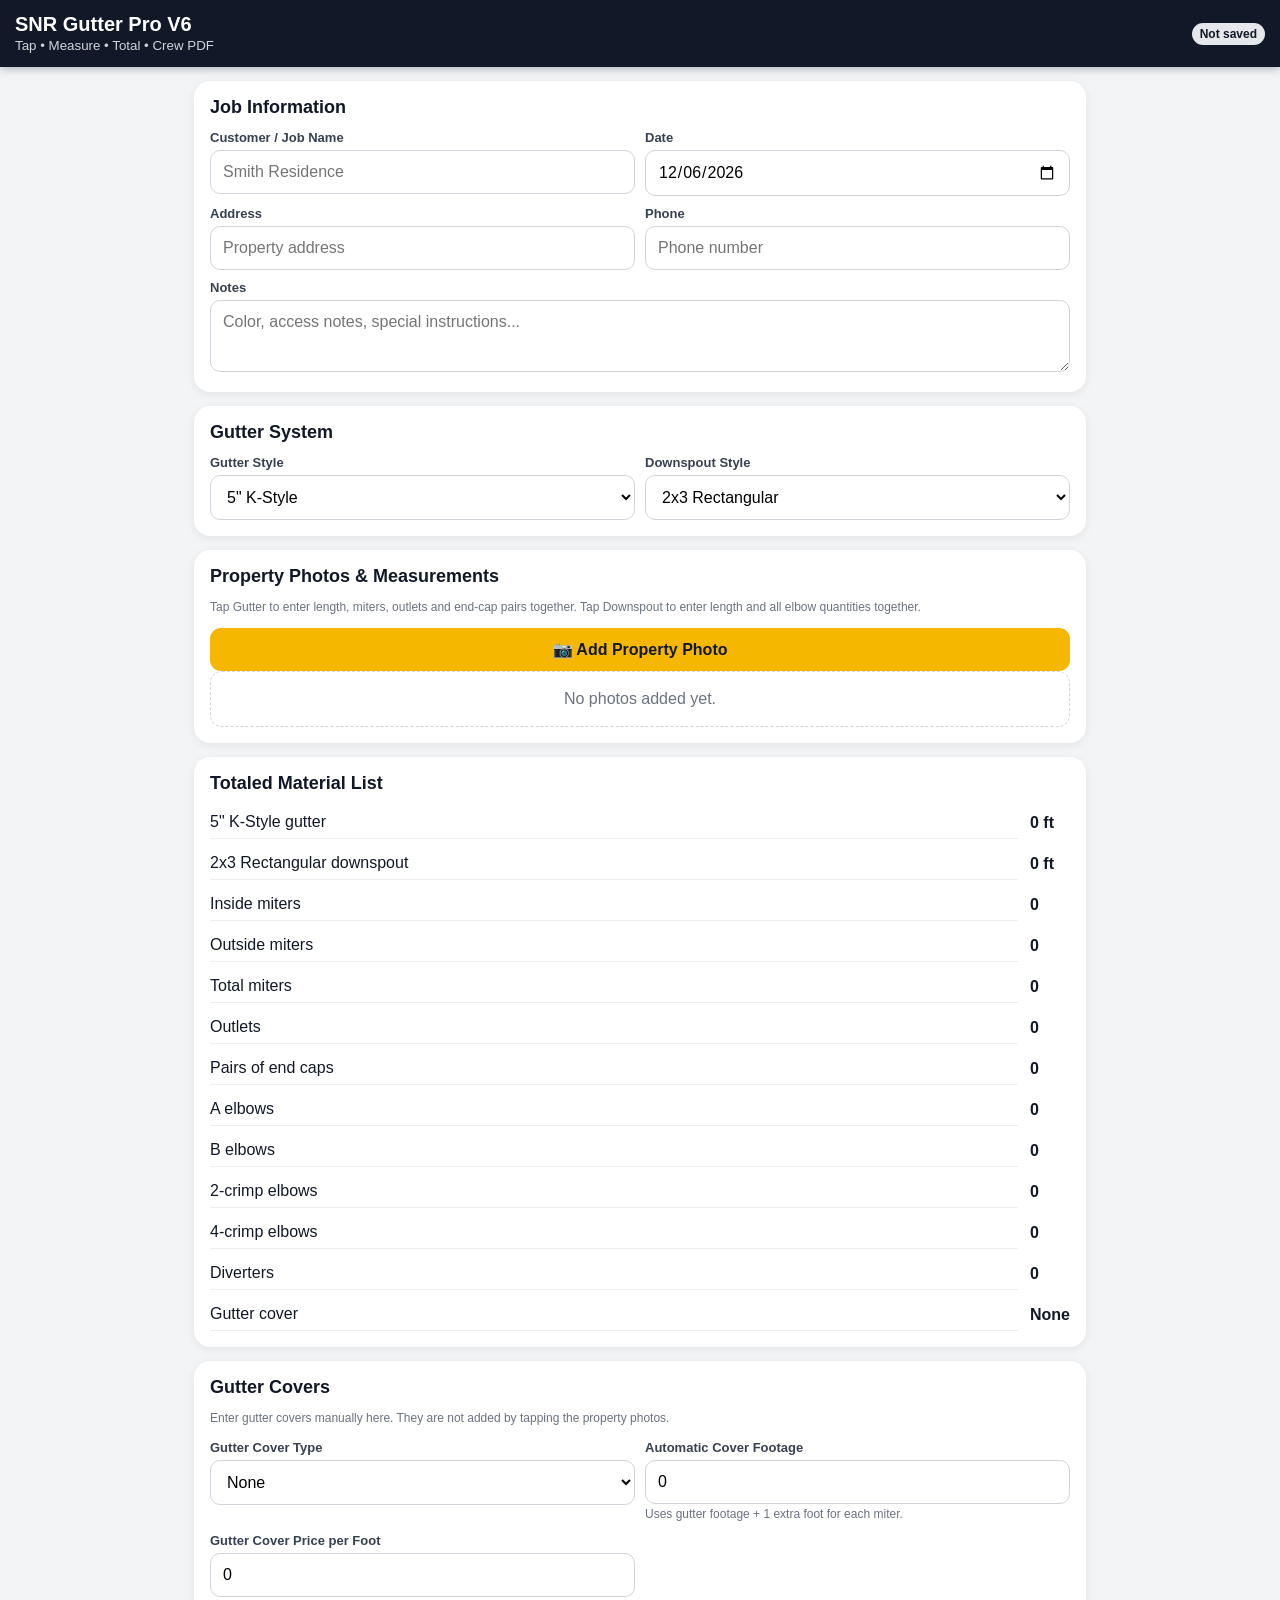
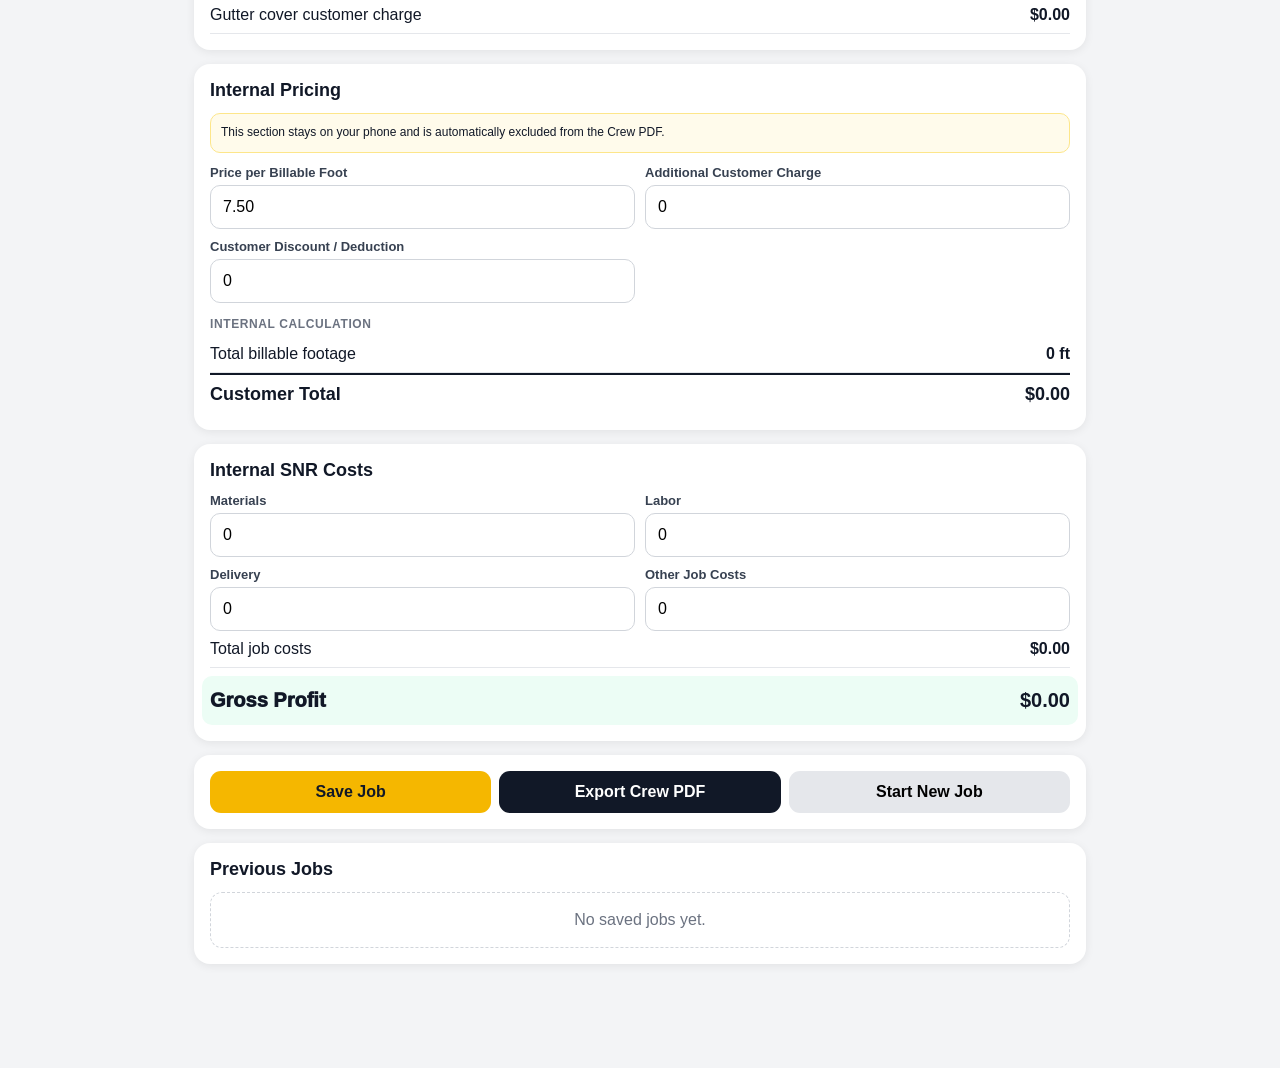
==== commit ae6939aa: "Add files via upload" ====
--- a/index.html
+++ b/index.html
@@ -4,7 +4,7 @@
 <meta charset="utf-8">
 <meta name="viewport" content="width=device-width,initial-scale=1,viewport-fit=cover,user-scalable=no">
 <meta name="theme-color" content="#111827">
-<title>SNR Gutter Pro V4</title>
+<title>SNR Gutter Pro V6</title>
 <style>
 :root{--navy:#111827;--gold:#f5b700;--light:#f3f4f6;--card:#fff;--red:#dc2626;--green:#15803d;--blue:#2563eb;--purple:#7e22ce;--orange:#ea580c;--teal:#0f766e;--muted:#6b7280;--border:#d1d5db}
 *{box-sizing:border-box} body{margin:0;font-family:-apple-system,BlinkMacSystemFont,"Segoe UI",sans-serif;background:var(--light);color:#111827}
@@ -44,7 +44,7 @@
 </style>
 </head>
 <body>
-<header><div class="brand"><div><h1>SNR Gutter Pro V4</h1><small>Tap • Measure • Total • Crew PDF</small></div><span class="badge" id="saveStatus">Not saved</span></div></header>
+<header><div class="brand"><div><h1>SNR Gutter Pro V6</h1><small>Tap • Measure • Total • Crew PDF</small></div><span class="badge" id="saveStatus">Not saved</span></div></header>
 <main>
 <section class="card">
 <h2>Job Information</h2>
@@ -87,7 +87,19 @@
 <div>2-crimp elbows</div><strong id="countTwo">0</strong>
 <div>4-crimp elbows</div><strong id="countFour">0</strong>
 <div>Diverters</div><strong id="countDiverters">0</strong>
-</div>
+<div id="gutterCoverLabel">Gutter cover</div><strong id="countGutterCover">None</strong>
+</div>
+</section>
+
+<section class="card gutter-cover-card">
+<h2>Gutter Covers</h2>
+<p class="help">Enter gutter covers manually here. They are not added by tapping the property photos.</p>
+<div class="grid">
+<div><label>Gutter Cover Type</label><select id="gutterCoverType"><option value="">None</option><option>Roll Lock</option><option>EZ Flow</option><option>Leaf Free</option></select></div>
+<div><label>Automatic Cover Footage</label><input id="gutterCoverFeet" type="number" inputmode="decimal" min="0" step=".1" value="0" readonly><small class="help">Uses gutter footage + 1 extra foot for each miter.</small></div>
+<div class="internal-only"><label>Gutter Cover Price per Foot</label><input id="gutterCoverRate" type="number" inputmode="decimal" min="0" step=".01" value="0"></div>
+</div>
+<div class="result-row internal-only"><span>Gutter cover customer charge</span><strong id="gutterCoverChargeOut">$0.00</strong></div>
 </section>
 
 <section class="card pricing-card">
@@ -160,7 +172,24 @@
 const tools=[["gutter","Gutter"],["downspout","Downspout"],["diverter","Diverter"]];
 
 function stepQty(id,d){const el=$(id);el.value=Math.max(0,(parseInt(el.value)||0)+d)}
-function addPhoto(file){const r=new FileReader();r.onload=e=>{photos.push({id:uid(),src:e.target.result,label:"Photo "+(photos.length+1),markers:[]});renderPhotos();calculate();markDirty()};r.readAsDataURL(file)}
+function addPhoto(file){
+ const r=new FileReader();
+ r.onload=e=>{
+  const img=new Image();
+  img.onload=()=>{
+   const maxDim=1800,scale=Math.min(1,maxDim/Math.max(img.width,img.height));
+   const w=Math.max(1,Math.round(img.width*scale)),h=Math.max(1,Math.round(img.height*scale));
+   const c=document.createElement("canvas");c.width=w;c.height=h;
+   c.getContext("2d").drawImage(img,0,0,w,h);
+   const src=c.toDataURL("image/jpeg",0.78);
+   photos.push({id:uid(),src,label:"Photo "+(photos.length+1),markers:[]});
+   renderPhotos();calculate();markDirty()
+  };
+  img.onerror=()=>alert("This photo could not be processed.");
+  img.src=e.target.result
+ };
+ r.readAsDataURL(file)
+}
 function renderPhotos(){
  const box=$("photos"); if(!photos.length){box.innerHTML='<div class="empty">No photos added yet.</div>';return}
  box.innerHTML=photos.map(p=>`<div class="photo-card">
@@ -199,18 +228,21 @@
 function calculate(){
  const t=totals();$("gutterStyleLabel").textContent=$("gutterStyle").value+" gutter";$("downspoutStyleLabel").textContent=$("downspoutStyle").value+" downspout";
  [["countGutter",fmt(t.gutter)+" ft"],["countDownspout",fmt(t.downspout)+" ft"],["countInside",t.inside],["countOutside",t.outside],["countMiters",t.miters],["countOutlets",t.outlets],["countEndcapPairs",t.endcapPairs],["countA",t.a],["countB",t.b],["countTwo",t.two],["countFour",t.four],["countDiverters",t.diverters]].forEach(([id,v])=>$(id).textContent=v);
- const rate=+$("rate").value||0,extra=+$("customerExtra").value||0,discount=+$("customerDiscount").value||0,total=Math.max(0,t.billable*rate+extra-discount);
+ const coverType=$("gutterCoverType").value,coverFeet=coverType?t.gutter+t.miters:0,coverRate=+$("gutterCoverRate").value||0,coverCharge=coverType?coverFeet*coverRate:0;
+ $("gutterCoverFeet").value=fmt(coverFeet);
+ $("gutterCoverLabel").textContent=coverType?coverType+" gutter cover":"Gutter cover";$("countGutterCover").textContent=coverType?fmt(coverFeet)+" ft":"None";$("gutterCoverChargeOut").textContent=money(coverCharge);
+ const rate=+$("rate").value||0,extra=+$("customerExtra").value||0,discount=+$("customerDiscount").value||0,total=Math.max(0,t.billable*rate+coverCharge+extra-discount);
  const costs=["materialsCost","laborCost","deliveryCost","otherCost"].reduce((s,id)=>s+(+$(id).value||0),0);
  $("billableOut").textContent=fmt(t.billable)+" ft";$("customerTotalOut").textContent=money(total);$("costsOut").textContent=money(costs);$("profitOut").textContent=money(total-costs);
- return {...t,total,costs,profit:total-costs}
-}
-function collect(){return {id:editingId||uid(),savedAt:new Date().toISOString(),jobName:$("jobName").value,address:$("address").value,phone:$("phone").value,jobDate:$("jobDate").value,notes:$("notes").value,gutterStyle:$("gutterStyle").value,downspoutStyle:$("downspoutStyle").value,photos,rate:$("rate").value,customerExtra:$("customerExtra").value,customerDiscount:$("customerDiscount").value,materialsCost:$("materialsCost").value,laborCost:$("laborCost").value,deliveryCost:$("deliveryCost").value,otherCost:$("otherCost").value,results:calculate()}}
-function jobs(){try{return JSON.parse(localStorage.getItem("snrGutterJobsV4")||"[]")}catch{return[]}}
-function saveJob(){if(!$("jobName").value.trim()&&!$("address").value.trim()){alert("Enter a job name or address first.");return}const d=collect(),list=jobs(),i=list.findIndex(j=>j.id===d.id);if(i>=0)list[i]=d;else list.unshift(d);try{localStorage.setItem("snrGutterJobsV4",JSON.stringify(list.slice(0,20)));editingId=d.id;$("saveStatus").textContent="Saved";renderSaved();alert("Job saved on this device.")}catch{alert("The photos may be too large for browser storage.")}}
+ return {...t,coverType,coverFeet,coverRate,coverCharge,total,costs,profit:total-costs}
+}
+function collect(){return {id:editingId||uid(),savedAt:new Date().toISOString(),jobName:$("jobName").value,address:$("address").value,phone:$("phone").value,jobDate:$("jobDate").value,notes:$("notes").value,gutterStyle:$("gutterStyle").value,downspoutStyle:$("downspoutStyle").value,gutterCoverType:$("gutterCoverType").value,gutterCoverFeet:$("gutterCoverFeet").value,gutterCoverRate:$("gutterCoverRate").value,photos,rate:$("rate").value,customerExtra:$("customerExtra").value,customerDiscount:$("customerDiscount").value,materialsCost:$("materialsCost").value,laborCost:$("laborCost").value,deliveryCost:$("deliveryCost").value,otherCost:$("otherCost").value,results:calculate()}}
+function jobs(){try{return JSON.parse(localStorage.getItem("snrGutterJobsV6")||localStorage.getItem("snrGutterJobsV5")||localStorage.getItem("snrGutterJobsV4")||"[]")}catch{return[]}}
+function saveJob(){if(!$("jobName").value.trim()&&!$("address").value.trim()){alert("Enter a job name or address first.");return}const d=collect(),list=jobs(),i=list.findIndex(j=>j.id===d.id);if(i>=0)list[i]=d;else list.unshift(d);try{localStorage.setItem("snrGutterJobsV6",JSON.stringify(list.slice(0,20)));editingId=d.id;$("saveStatus").textContent="Saved";renderSaved();alert("Job saved on this device.")}catch{alert("The photos may be too large for browser storage.")}}
 function renderSaved(){const list=jobs(),box=$("savedJobs");if(!list.length){box.innerHTML='<div class="empty">No saved jobs yet.</div>';return}box.innerHTML=list.map(j=>`<div class="saved-job"><strong>${esc(j.jobName||"Unnamed Job")}</strong><small>${esc(j.address||"")} · ${new Date(j.savedAt).toLocaleString()}</small><div class="button-row no-print" style="margin-top:9px"><button class="secondary" onclick="openJob('${j.id}')">Open</button><button class="danger" onclick="deleteJob('${j.id}')">Delete</button></div></div>`).join("")}
-function openJob(id){const j=jobs().find(x=>x.id===id);if(!j)return;editingId=j.id;["jobName","address","phone","jobDate","notes","gutterStyle","downspoutStyle","rate","customerExtra","customerDiscount","materialsCost","laborCost","deliveryCost","otherCost"].forEach(k=>$(k).value=j[k]??"");photos=j.photos||[];renumber();renderPhotos();calculate();$("saveStatus").textContent="Saved";scrollTo({top:0,behavior:"smooth"})}
-function deleteJob(id){if(confirm("Delete this saved job?")){localStorage.setItem("snrGutterJobsV4",JSON.stringify(jobs().filter(j=>j.id!==id)));renderSaved()}}
-function newJob(){if(!confirm("Start a new job? Unsaved information will be cleared."))return;editingId=null;photos=[];["jobName","address","phone","notes"].forEach(k=>$(k).value="");$("jobDate").value=new Date().toISOString().slice(0,10);$("gutterStyle").selectedIndex=0;$("downspoutStyle").selectedIndex=0;$("rate").value="7.50";["customerExtra","customerDiscount","materialsCost","laborCost","deliveryCost","otherCost"].forEach(k=>$(k).value=0);renderPhotos();calculate();markDirty();scrollTo({top:0,behavior:"smooth"})}
+function openJob(id){const j=jobs().find(x=>x.id===id);if(!j)return;editingId=j.id;["jobName","address","phone","jobDate","notes","gutterStyle","downspoutStyle","gutterCoverType","gutterCoverRate","rate","customerExtra","customerDiscount","materialsCost","laborCost","deliveryCost","otherCost"].forEach(k=>$(k).value=j[k]??"");photos=j.photos||[];renumber();renderPhotos();calculate();$("saveStatus").textContent="Saved";scrollTo({top:0,behavior:"smooth"})}
+function deleteJob(id){if(confirm("Delete this saved job?")){localStorage.setItem("snrGutterJobsV6",JSON.stringify(jobs().filter(j=>j.id!==id)));renderSaved()}}
+function newJob(){if(!confirm("Start a new job? Unsaved information will be cleared."))return;editingId=null;photos=[];["jobName","address","phone","notes"].forEach(k=>$(k).value="");$("jobDate").value=new Date().toISOString().slice(0,10);$("gutterStyle").selectedIndex=0;$("downspoutStyle").selectedIndex=0;$("gutterCoverType").selectedIndex=0;$("gutterCoverRate").value=0;$("rate").value="7.50";["customerExtra","customerDiscount","materialsCost","laborCost","deliveryCost","otherCost"].forEach(k=>$(k).value=0);renderPhotos();calculate();markDirty();scrollTo({top:0,behavior:"smooth"})}
 function markDirty(){$("saveStatus").textContent="Not saved"}
 $("addPhotoBtn").onclick=()=>$("photoInput").click();$("photoInput").onchange=e=>{[...e.target.files].forEach(addPhoto);e.target.value=""};
 $("cancelModal").onclick=()=>{pendingTap=null;$("entryModal").classList.add("hidden")};
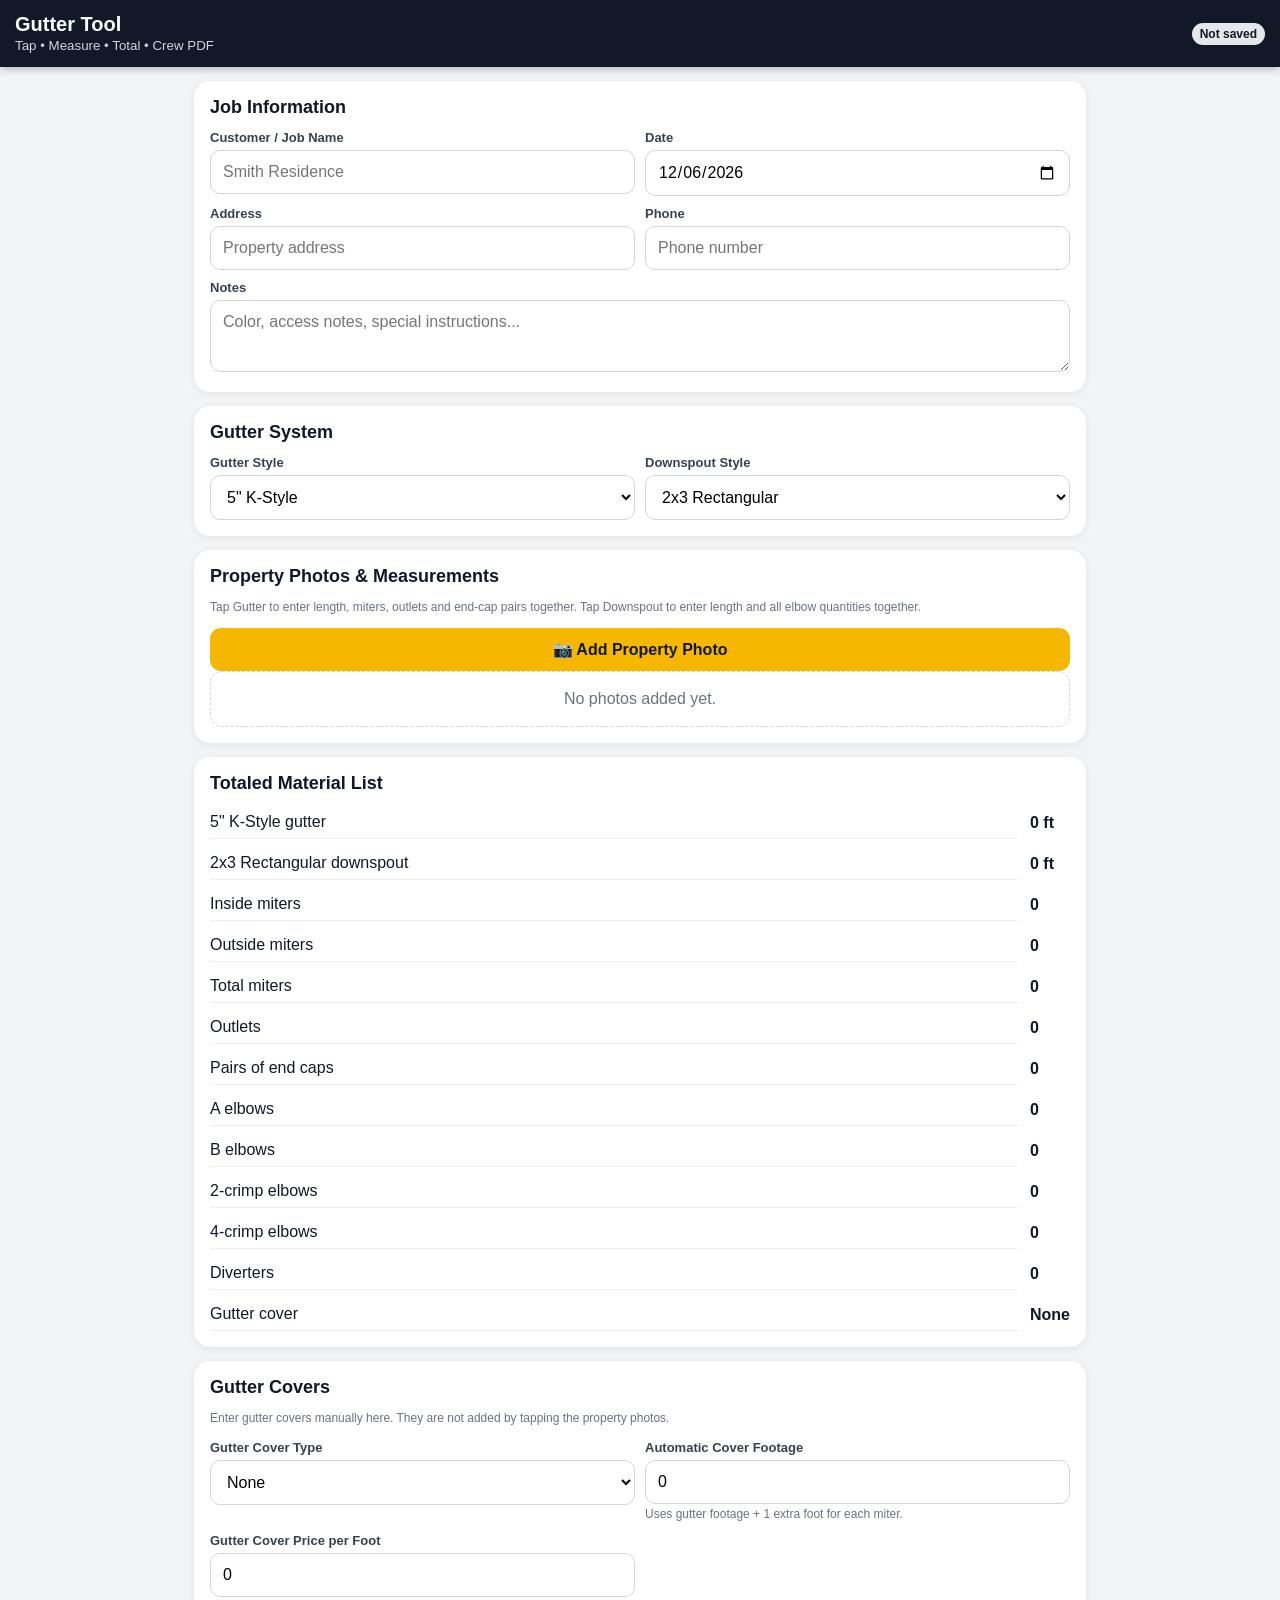
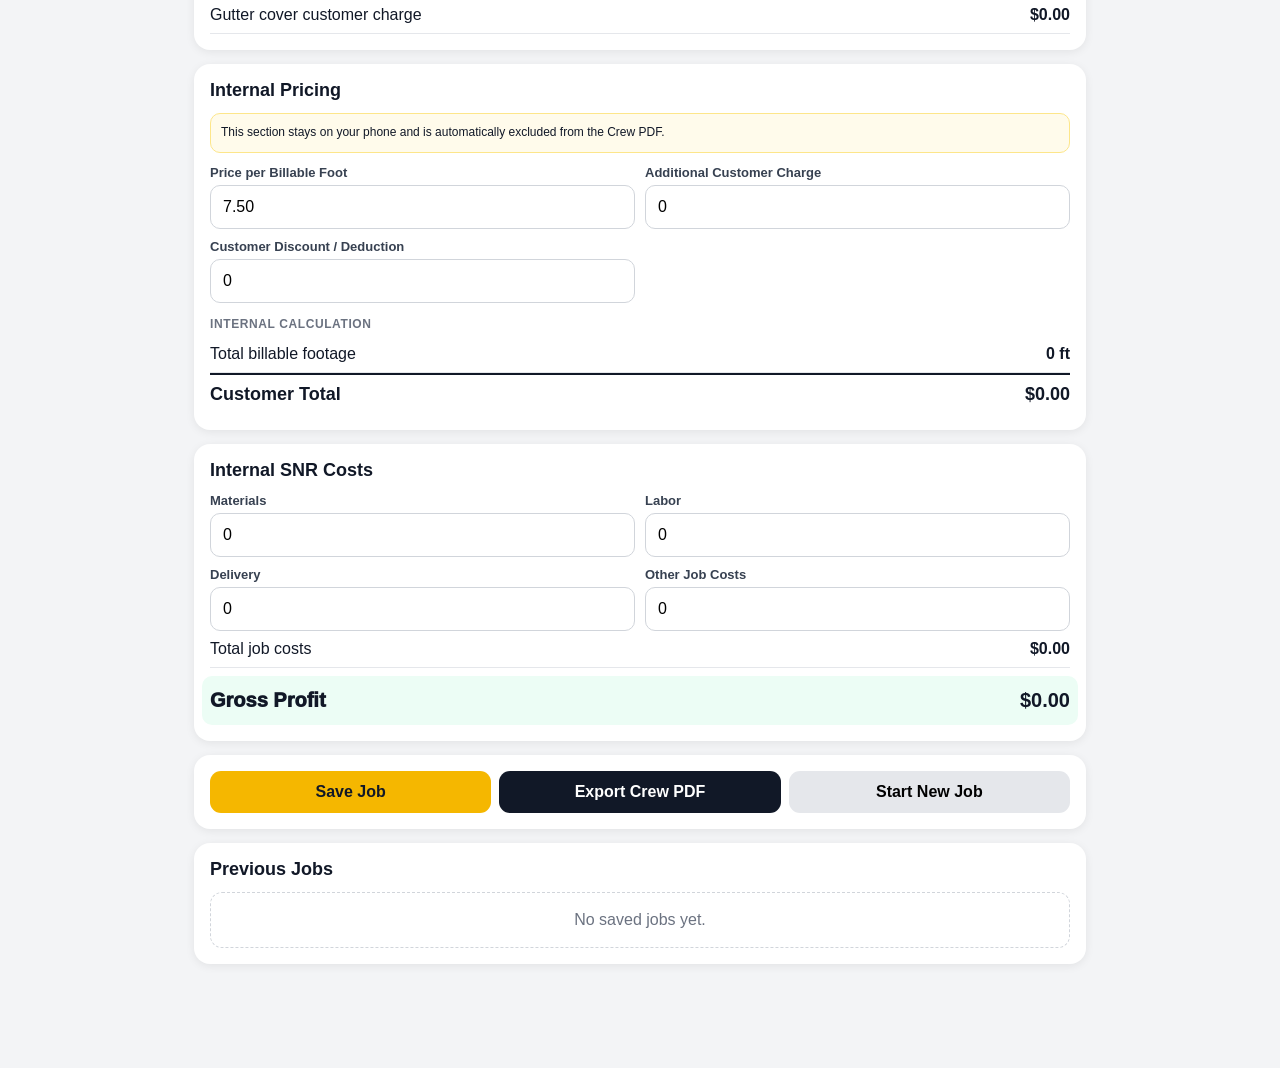
==== commit 9c368a1a: "Add files via upload" ====
--- a/index.html
+++ b/index.html
@@ -4,7 +4,7 @@
 <meta charset="utf-8">
 <meta name="viewport" content="width=device-width,initial-scale=1,viewport-fit=cover,user-scalable=no">
 <meta name="theme-color" content="#111827">
-<title>SNR Gutter Pro V6</title>
+<title>Gutter Tool</title>
 <style>
 :root{--navy:#111827;--gold:#f5b700;--light:#f3f4f6;--card:#fff;--red:#dc2626;--green:#15803d;--blue:#2563eb;--purple:#7e22ce;--orange:#ea580c;--teal:#0f766e;--muted:#6b7280;--border:#d1d5db}
 *{box-sizing:border-box} body{margin:0;font-family:-apple-system,BlinkMacSystemFont,"Segoe UI",sans-serif;background:var(--light);color:#111827}
@@ -44,7 +44,7 @@
 </style>
 </head>
 <body>
-<header><div class="brand"><div><h1>SNR Gutter Pro V6</h1><small>Tap • Measure • Total • Crew PDF</small></div><span class="badge" id="saveStatus">Not saved</span></div></header>
+<header><div class="brand"><div><h1>Gutter Tool</h1><small>Tap • Measure • Total • Crew PDF</small></div><span class="badge" id="saveStatus">Not saved</span></div></header>
 <main>
 <section class="card">
 <h2>Job Information</h2>
@@ -177,11 +177,20 @@
  r.onload=e=>{
   const img=new Image();
   img.onload=()=>{
-   const maxDim=1800,scale=Math.min(1,maxDim/Math.max(img.width,img.height));
-   const w=Math.max(1,Math.round(img.width*scale)),h=Math.max(1,Math.round(img.height*scale));
-   const c=document.createElement("canvas");c.width=w;c.height=h;
-   c.getContext("2d").drawImage(img,0,0,w,h);
-   const src=c.toDataURL("image/jpeg",0.78);
+   // Compress phone photos before they are stored with the job.
+   // This keeps saved jobs much smaller while retaining enough detail for crew use.
+   const renderCompressed=(maxDim,quality)=>{
+    const scale=Math.min(1,maxDim/Math.max(img.width,img.height));
+    const w=Math.max(1,Math.round(img.width*scale)),h=Math.max(1,Math.round(img.height*scale));
+    const c=document.createElement("canvas");c.width=w;c.height=h;
+    const ctx=c.getContext("2d");
+    ctx.imageSmoothingEnabled=true;ctx.imageSmoothingQuality="high";
+    ctx.drawImage(img,0,0,w,h);
+    return c.toDataURL("image/jpeg",quality);
+   };
+   let src=renderCompressed(1280,0.64);
+   // Extra-large/complex photos get a second pass to protect browser storage limits.
+   if(src.length>450000) src=renderCompressed(1000,0.55);
    photos.push({id:uid(),src,label:"Photo "+(photos.length+1),markers:[]});
    renderPhotos();calculate();markDirty()
   };
@@ -237,11 +246,11 @@
  return {...t,coverType,coverFeet,coverRate,coverCharge,total,costs,profit:total-costs}
 }
 function collect(){return {id:editingId||uid(),savedAt:new Date().toISOString(),jobName:$("jobName").value,address:$("address").value,phone:$("phone").value,jobDate:$("jobDate").value,notes:$("notes").value,gutterStyle:$("gutterStyle").value,downspoutStyle:$("downspoutStyle").value,gutterCoverType:$("gutterCoverType").value,gutterCoverFeet:$("gutterCoverFeet").value,gutterCoverRate:$("gutterCoverRate").value,photos,rate:$("rate").value,customerExtra:$("customerExtra").value,customerDiscount:$("customerDiscount").value,materialsCost:$("materialsCost").value,laborCost:$("laborCost").value,deliveryCost:$("deliveryCost").value,otherCost:$("otherCost").value,results:calculate()}}
-function jobs(){try{return JSON.parse(localStorage.getItem("snrGutterJobsV6")||localStorage.getItem("snrGutterJobsV5")||localStorage.getItem("snrGutterJobsV4")||"[]")}catch{return[]}}
-function saveJob(){if(!$("jobName").value.trim()&&!$("address").value.trim()){alert("Enter a job name or address first.");return}const d=collect(),list=jobs(),i=list.findIndex(j=>j.id===d.id);if(i>=0)list[i]=d;else list.unshift(d);try{localStorage.setItem("snrGutterJobsV6",JSON.stringify(list.slice(0,20)));editingId=d.id;$("saveStatus").textContent="Saved";renderSaved();alert("Job saved on this device.")}catch{alert("The photos may be too large for browser storage.")}}
+function jobs(){try{return JSON.parse(localStorage.getItem("gutterToolJobsV7")||localStorage.getItem("snrGutterJobsV6")||localStorage.getItem("snrGutterJobsV5")||localStorage.getItem("snrGutterJobsV4")||"[]")}catch{return[]}}
+function saveJob(){if(!$("jobName").value.trim()&&!$("address").value.trim()){alert("Enter a job name or address first.");return}const d=collect(),list=jobs(),i=list.findIndex(j=>j.id===d.id);if(i>=0)list[i]=d;else list.unshift(d);try{localStorage.setItem("gutterToolJobsV7",JSON.stringify(list.slice(0,20)));editingId=d.id;$("saveStatus").textContent="Saved";renderSaved();alert("Job saved on this device.")}catch{alert("The photos may be too large for browser storage.")}}
 function renderSaved(){const list=jobs(),box=$("savedJobs");if(!list.length){box.innerHTML='<div class="empty">No saved jobs yet.</div>';return}box.innerHTML=list.map(j=>`<div class="saved-job"><strong>${esc(j.jobName||"Unnamed Job")}</strong><small>${esc(j.address||"")} · ${new Date(j.savedAt).toLocaleString()}</small><div class="button-row no-print" style="margin-top:9px"><button class="secondary" onclick="openJob('${j.id}')">Open</button><button class="danger" onclick="deleteJob('${j.id}')">Delete</button></div></div>`).join("")}
 function openJob(id){const j=jobs().find(x=>x.id===id);if(!j)return;editingId=j.id;["jobName","address","phone","jobDate","notes","gutterStyle","downspoutStyle","gutterCoverType","gutterCoverRate","rate","customerExtra","customerDiscount","materialsCost","laborCost","deliveryCost","otherCost"].forEach(k=>$(k).value=j[k]??"");photos=j.photos||[];renumber();renderPhotos();calculate();$("saveStatus").textContent="Saved";scrollTo({top:0,behavior:"smooth"})}
-function deleteJob(id){if(confirm("Delete this saved job?")){localStorage.setItem("snrGutterJobsV6",JSON.stringify(jobs().filter(j=>j.id!==id)));renderSaved()}}
+function deleteJob(id){if(confirm("Delete this saved job?")){localStorage.setItem("gutterToolJobsV7",JSON.stringify(jobs().filter(j=>j.id!==id)));renderSaved()}}
 function newJob(){if(!confirm("Start a new job? Unsaved information will be cleared."))return;editingId=null;photos=[];["jobName","address","phone","notes"].forEach(k=>$(k).value="");$("jobDate").value=new Date().toISOString().slice(0,10);$("gutterStyle").selectedIndex=0;$("downspoutStyle").selectedIndex=0;$("gutterCoverType").selectedIndex=0;$("gutterCoverRate").value=0;$("rate").value="7.50";["customerExtra","customerDiscount","materialsCost","laborCost","deliveryCost","otherCost"].forEach(k=>$(k).value=0);renderPhotos();calculate();markDirty();scrollTo({top:0,behavior:"smooth"})}
 function markDirty(){$("saveStatus").textContent="Not saved"}
 $("addPhotoBtn").onclick=()=>$("photoInput").click();$("photoInput").onchange=e=>{[...e.target.files].forEach(addPhoto);e.target.value=""};
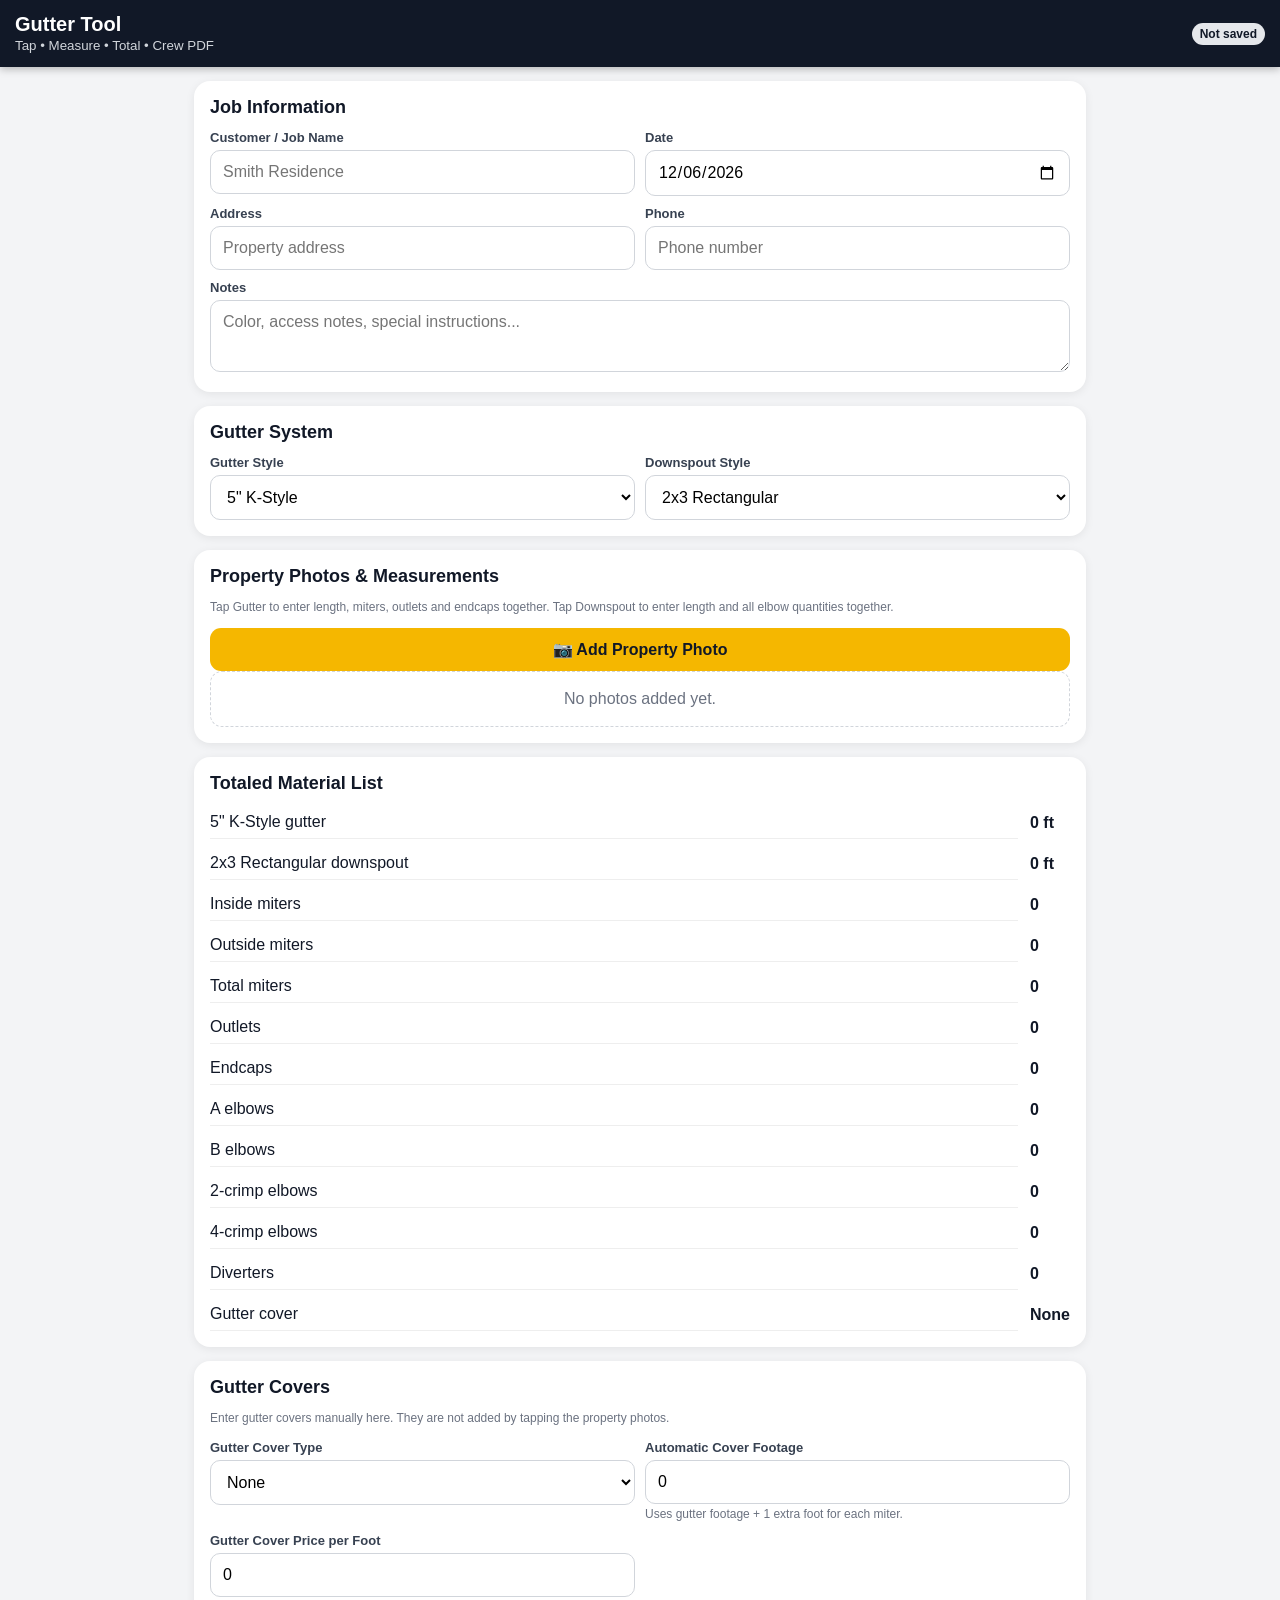
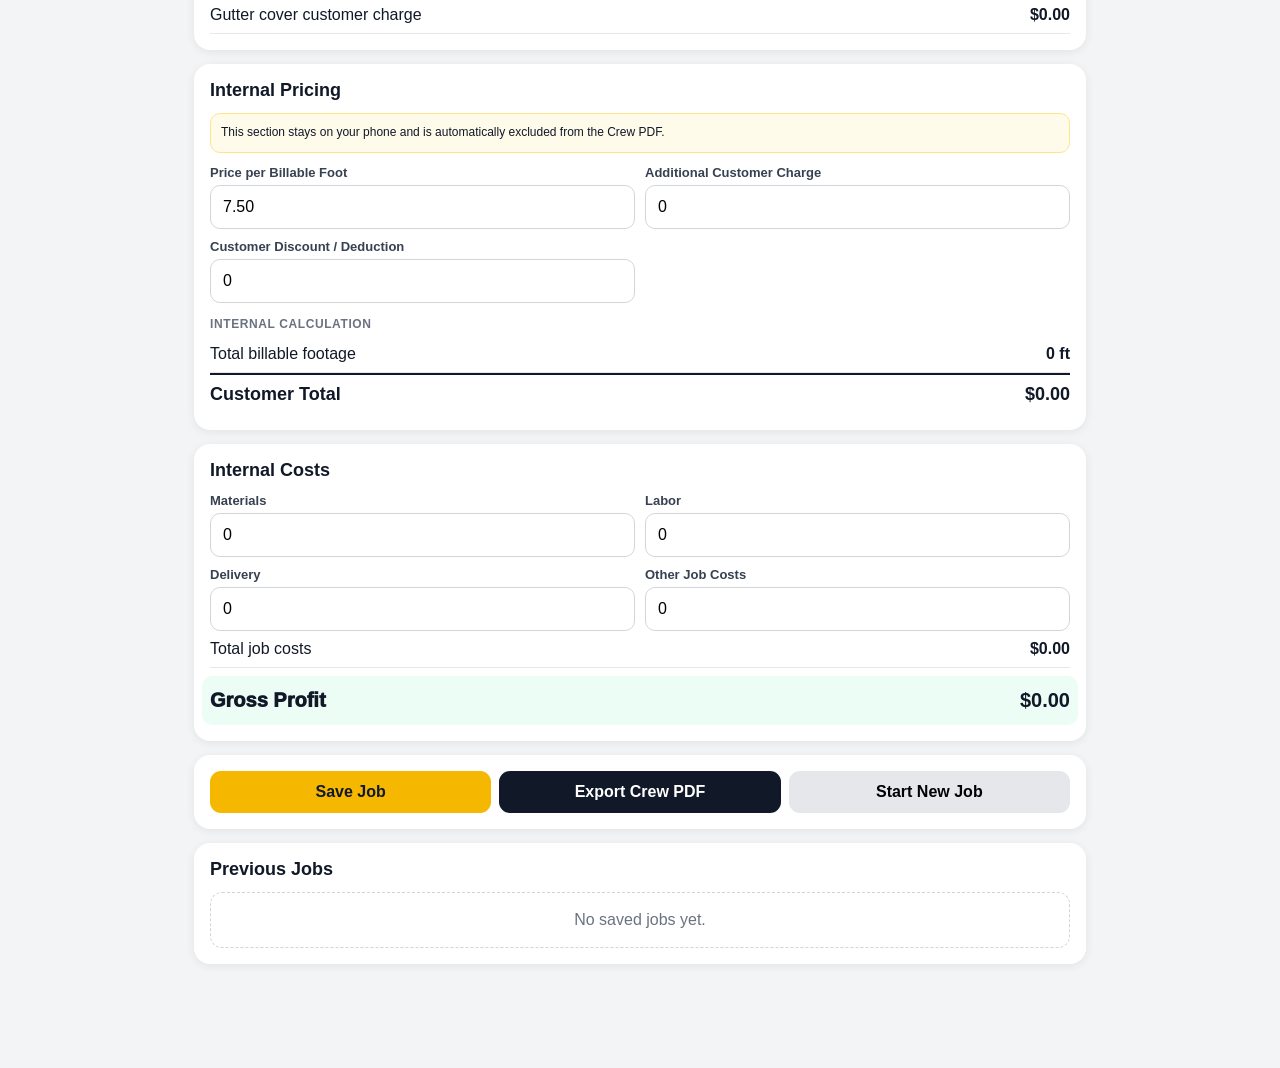
==== commit 6a29ab02: "Add files via upload" ====
--- a/index.html
+++ b/index.html
@@ -67,7 +67,7 @@
 
 <section class="card">
 <h2>Property Photos & Measurements</h2>
-<p class="help">Tap Gutter to enter length, miters, outlets and end-cap pairs together. Tap Downspout to enter length and all elbow quantities together.</p>
+<p class="help">Tap Gutter to enter length, miters, outlets and endcaps together. Tap Downspout to enter length and all elbow quantities together.</p>
 <div class="button-row no-print"><button class="primary" id="addPhotoBtn">📷 Add Property Photo</button><input id="photoInput" class="hidden" type="file" accept="image/*" capture="environment" multiple></div>
 <div id="photos"></div>
 </section>
@@ -81,7 +81,7 @@
 <div>Outside miters</div><strong id="countOutside">0</strong>
 <div>Total miters</div><strong id="countMiters">0</strong>
 <div>Outlets</div><strong id="countOutlets">0</strong>
-<div>Pairs of end caps</div><strong id="countEndcapPairs">0</strong>
+<div>Endcaps</div><strong id="countEndcapPairs">0</strong>
 <div>A elbows</div><strong id="countA">0</strong>
 <div>B elbows</div><strong id="countB">0</strong>
 <div>2-crimp elbows</div><strong id="countTwo">0</strong>
@@ -116,7 +116,7 @@
 </section>
 
 <section class="card internal-only">
-<h2>Internal SNR Costs</h2>
+<h2>Internal Costs</h2>
 <div class="grid">
 <div><label>Materials</label><input id="materialsCost" type="number" min="0" step=".01" value="0"></div>
 <div><label>Labor</label><input id="laborCost" type="number" min="0" step=".01" value="0"></div>
@@ -151,7 +151,7 @@
 <div class="qty-row"><strong>Inside miters</strong><button type="button" onclick="stepQty('insideQty',-1)">−</button><input id="insideQty" type="number" min="0" value="0"><button type="button" onclick="stepQty('insideQty',1)">+</button></div>
 <div class="qty-row"><strong>Outside miters</strong><button type="button" onclick="stepQty('outsideQty',-1)">−</button><input id="outsideQty" type="number" min="0" value="0"><button type="button" onclick="stepQty('outsideQty',1)">+</button></div>
 <div class="qty-row"><strong>Outlets</strong><button type="button" onclick="stepQty('outletQty',-1)">−</button><input id="outletQty" type="number" min="0" value="0"><button type="button" onclick="stepQty('outletQty',1)">+</button></div>
-<div class="qty-row"><strong>End-cap pairs</strong><button type="button" onclick="stepQty('endcapPairQty',-1)">−</button><input id="endcapPairQty" type="number" min="0" value="0"><button type="button" onclick="stepQty('endcapPairQty',1)">+</button></div>
+<div class="qty-row"><strong>Endcaps</strong><button type="button" onclick="stepQty('endcapPairQty',-1)">−</button><input id="endcapPairQty" type="number" min="0" value="0"><button type="button" onclick="stepQty('endcapPairQty',1)">+</button></div>
 </div>
 <div id="downspoutFields" class="hidden">
 <div class="qty-row"><strong>A elbows</strong><button type="button" onclick="stepQty('aQty',-1)">−</button><input id="aQty" type="number" min="0" value="0"><button type="button" onclick="stepQty('aQty',1)">+</button></div>
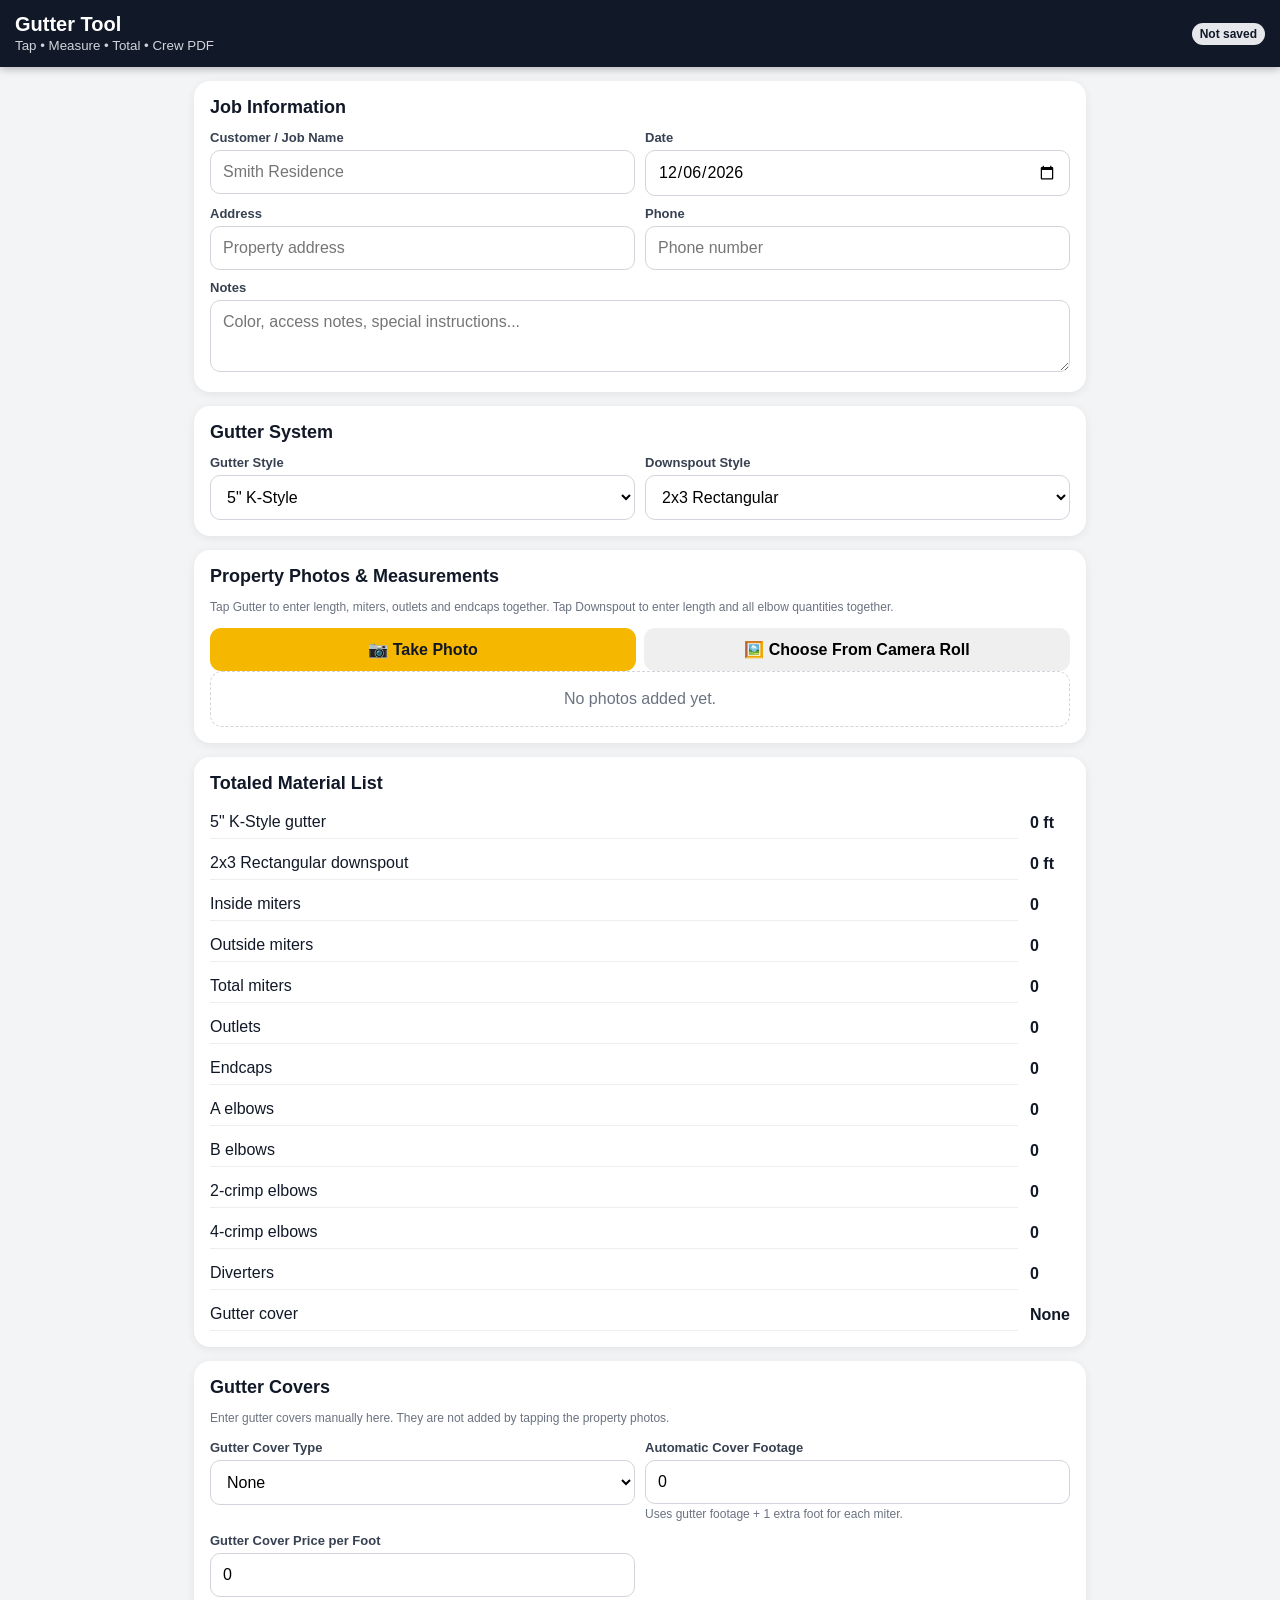
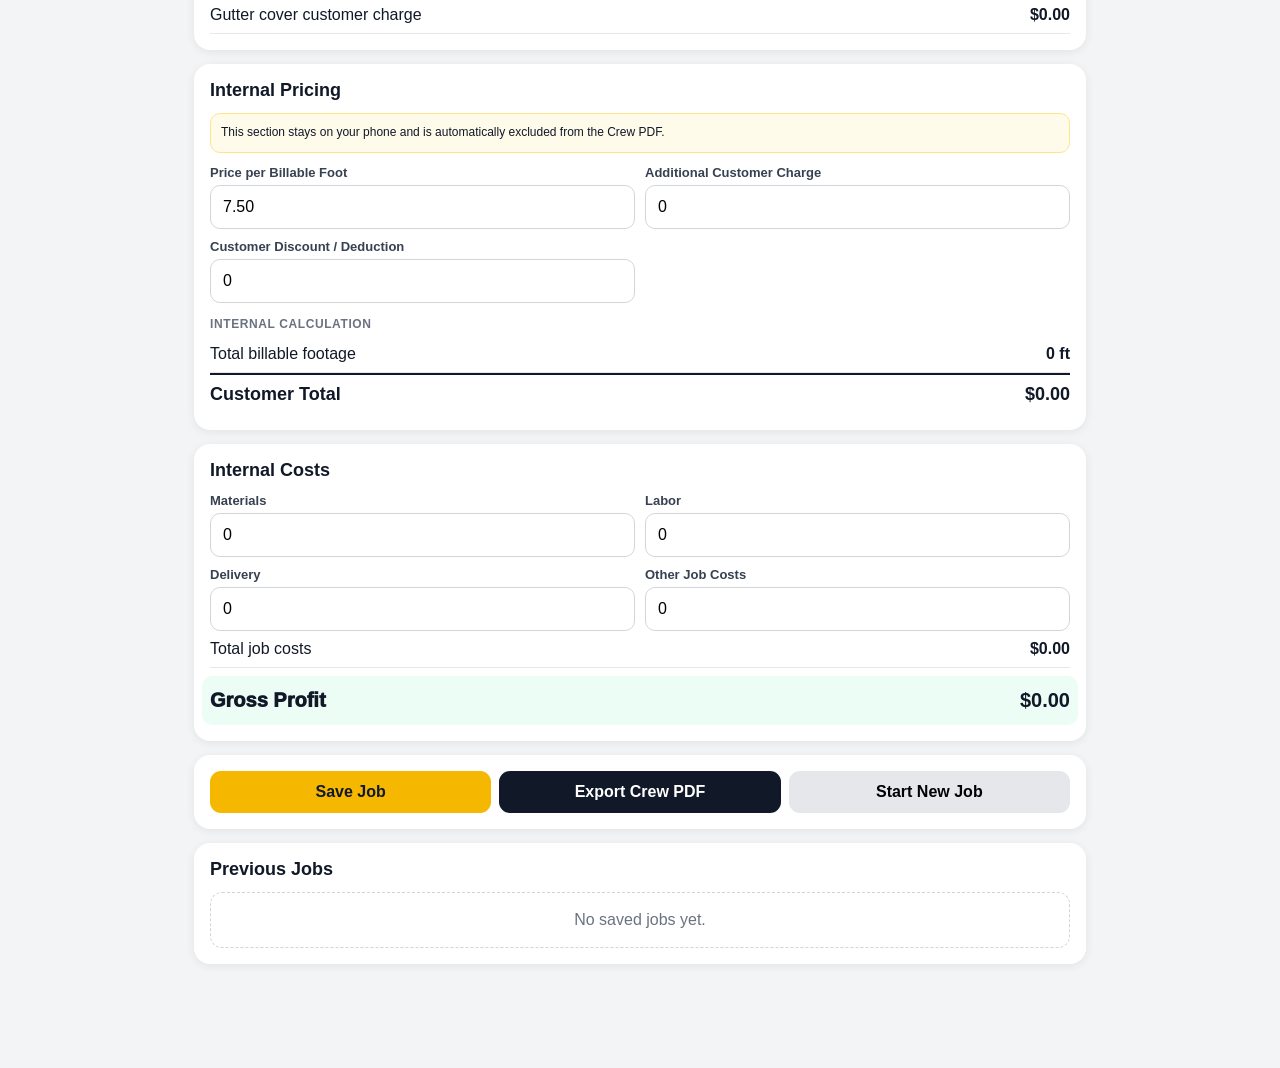
==== commit 1a3fd77a: "Add files via upload" ====
--- a/index.html
+++ b/index.html
@@ -68,7 +68,7 @@
 <section class="card">
 <h2>Property Photos & Measurements</h2>
 <p class="help">Tap Gutter to enter length, miters, outlets and endcaps together. Tap Downspout to enter length and all elbow quantities together.</p>
-<div class="button-row no-print"><button class="primary" id="addPhotoBtn">📷 Add Property Photo</button><input id="photoInput" class="hidden" type="file" accept="image/*" capture="environment" multiple></div>
+<div class="button-row no-print"><button class="primary" id="takePhotoBtn">📷 Take Photo</button><button id="cameraRollBtn">🖼️ Choose From Camera Roll</button><input id="cameraInput" class="hidden" type="file" accept="image/*" capture="environment"><input id="photoInput" class="hidden" type="file" accept="image/*" multiple></div>
 <div id="photos"></div>
 </section>
 
@@ -253,7 +253,7 @@
 function deleteJob(id){if(confirm("Delete this saved job?")){localStorage.setItem("gutterToolJobsV7",JSON.stringify(jobs().filter(j=>j.id!==id)));renderSaved()}}
 function newJob(){if(!confirm("Start a new job? Unsaved information will be cleared."))return;editingId=null;photos=[];["jobName","address","phone","notes"].forEach(k=>$(k).value="");$("jobDate").value=new Date().toISOString().slice(0,10);$("gutterStyle").selectedIndex=0;$("downspoutStyle").selectedIndex=0;$("gutterCoverType").selectedIndex=0;$("gutterCoverRate").value=0;$("rate").value="7.50";["customerExtra","customerDiscount","materialsCost","laborCost","deliveryCost","otherCost"].forEach(k=>$(k).value=0);renderPhotos();calculate();markDirty();scrollTo({top:0,behavior:"smooth"})}
 function markDirty(){$("saveStatus").textContent="Not saved"}
-$("addPhotoBtn").onclick=()=>$("photoInput").click();$("photoInput").onchange=e=>{[...e.target.files].forEach(addPhoto);e.target.value=""};
+$("takePhotoBtn").onclick=()=>$("cameraInput").click();$("cameraRollBtn").onclick=()=>$("photoInput").click();$("cameraInput").onchange=e=>{[...e.target.files].forEach(addPhoto);e.target.value=""};$("photoInput").onchange=e=>{[...e.target.files].forEach(addPhoto);e.target.value=""};
 $("cancelModal").onclick=()=>{pendingTap=null;$("entryModal").classList.add("hidden")};
 $("saveModal").onclick=()=>{const v=parseFloat($("modalValue").value);if(!Number.isFinite(v)||v<0){alert("Enter a valid length.");return}const type=pendingTap.type;commitMarker(type==="gutter"?{value:v,inside:+$("insideQty").value||0,outside:+$("outsideQty").value||0,outlets:+$("outletQty").value||0,endcapPairs:+$("endcapPairQty").value||0}:{value:v,a:+$("aQty").value||0,b:+$("bQty").value||0,two:+$("twoQty").value||0,four:+$("fourQty").value||0})};
 $("saveBtn").onclick=saveJob;$("newBtn").onclick=newJob;
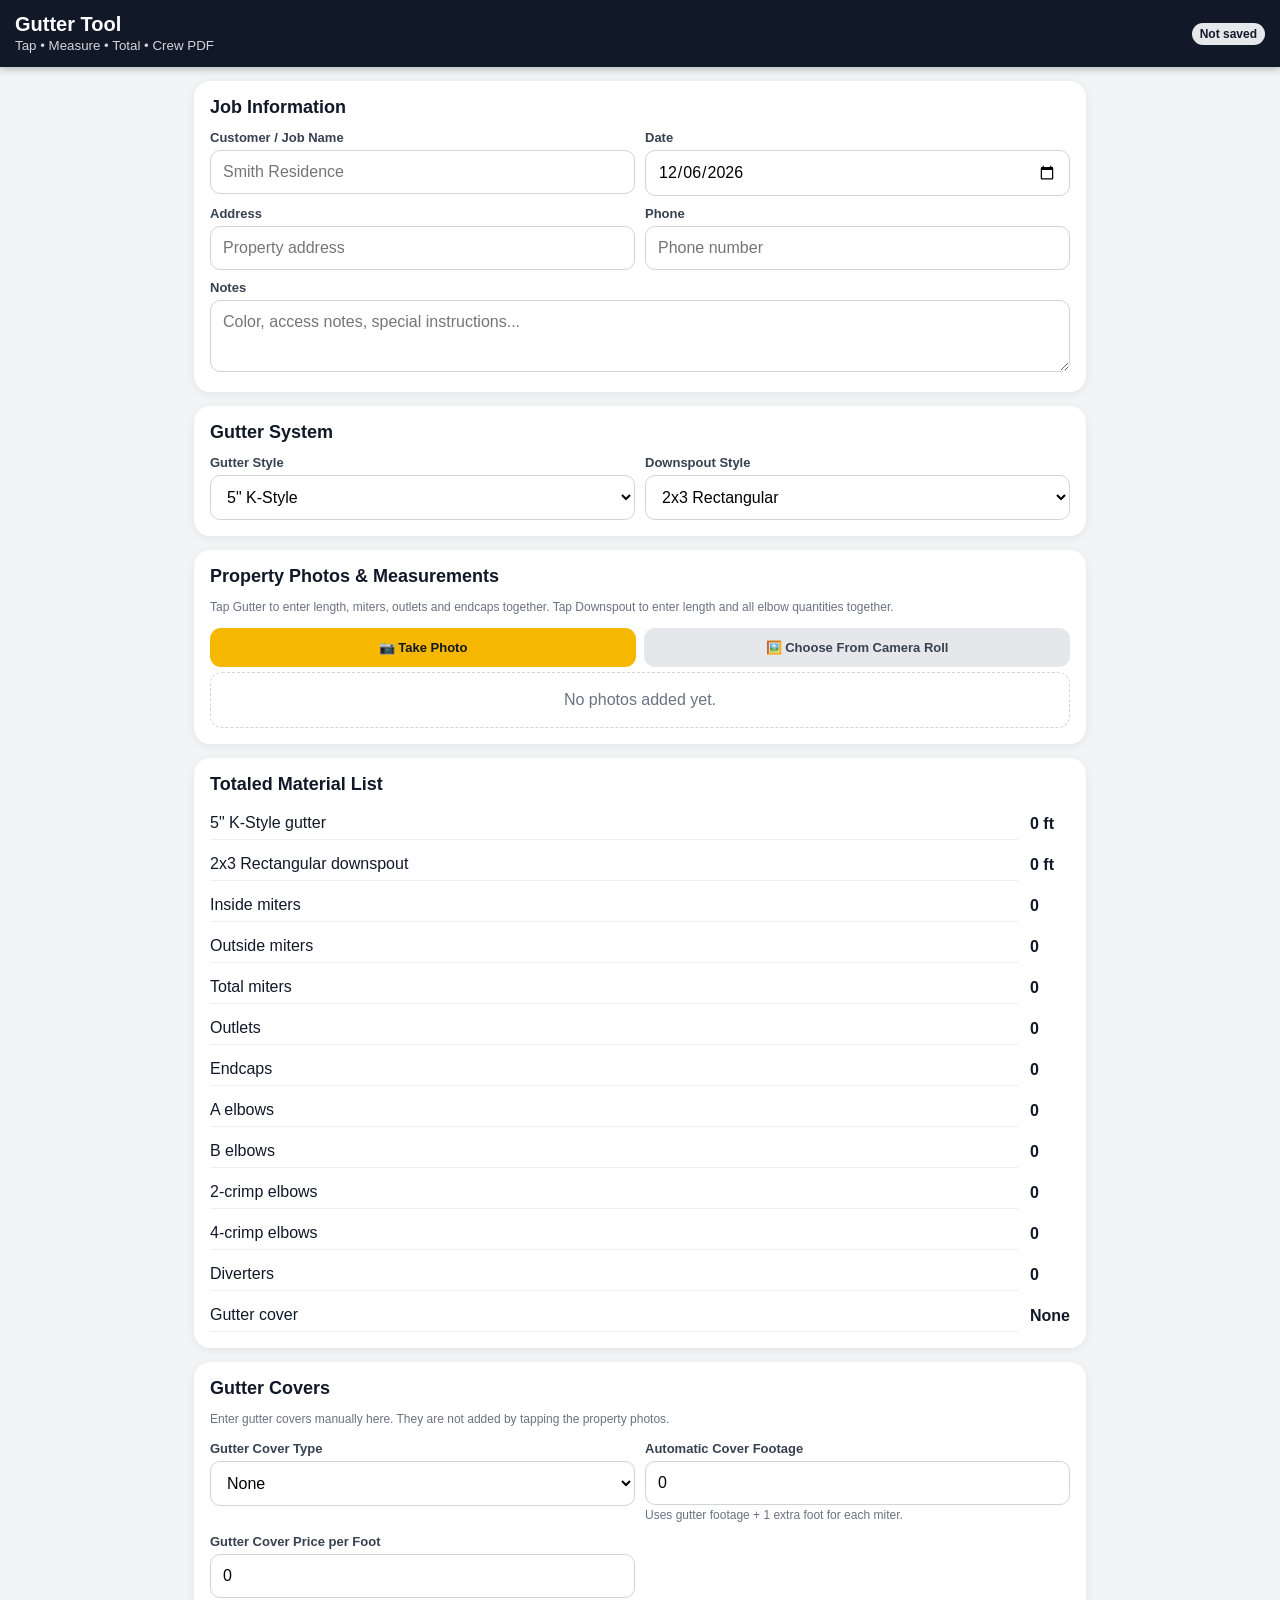
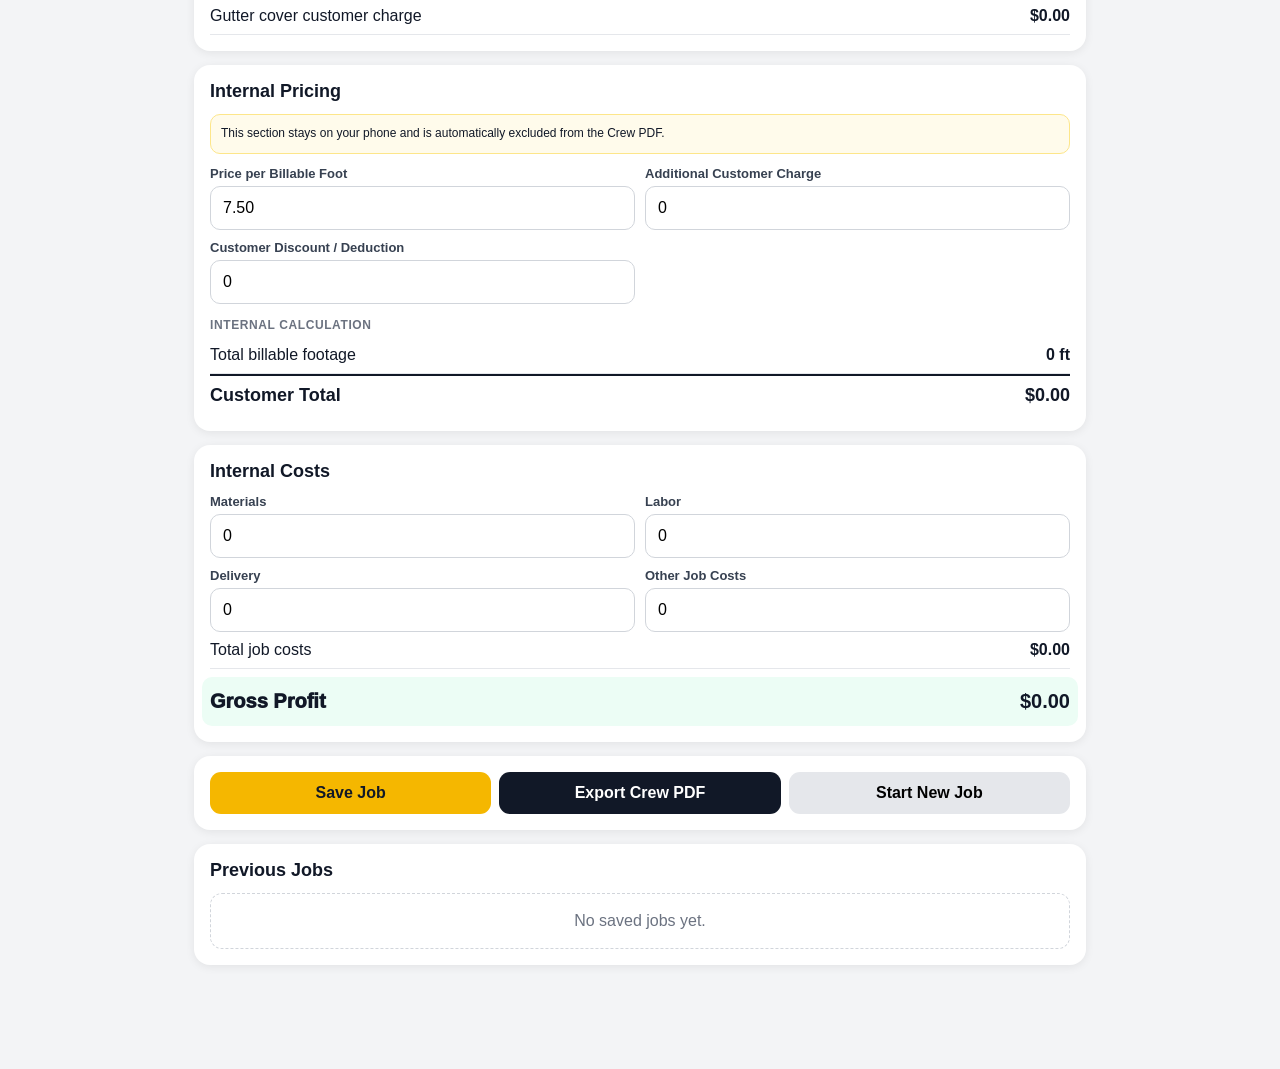
==== commit 7949bdd8: "Add files via upload" ====
--- a/index.html
+++ b/index.html
@@ -4,7 +4,7 @@
 <meta charset="utf-8">
 <meta name="viewport" content="width=device-width,initial-scale=1,viewport-fit=cover,user-scalable=no">
 <meta name="theme-color" content="#111827">
-<title>Gutter Tool</title>
+<title>Gutter Tool v7.3</title>
 <style>
 :root{--navy:#111827;--gold:#f5b700;--light:#f3f4f6;--card:#fff;--red:#dc2626;--green:#15803d;--blue:#2563eb;--purple:#7e22ce;--orange:#ea580c;--teal:#0f766e;--muted:#6b7280;--border:#d1d5db}
 *{box-sizing:border-box} body{margin:0;font-family:-apple-system,BlinkMacSystemFont,"Segoe UI",sans-serif;background:var(--light);color:#111827}
@@ -14,9 +14,9 @@
 h2{font-size:18px;margin:0 0 12px}.grid{display:grid;grid-template-columns:1fr 1fr;gap:10px}
 label{display:block;font-size:13px;font-weight:750;color:#374151;margin-bottom:5px}
 input,select,textarea,button{font:inherit} input,select,textarea{width:100%;padding:12px;border:1px solid var(--border);border-radius:10px;background:#fff}
-textarea{min-height:72px;resize:vertical} button{border:0;border-radius:11px;padding:12px 14px;font-weight:800;cursor:pointer}
+textarea{min-height:72px;resize:vertical} button,.file-btn{border:0;border-radius:11px;padding:12px 14px;font-weight:800;cursor:pointer}.file-btn{display:flex;align-items:center;justify-content:center;text-align:center}
 .primary{background:var(--gold);color:#111827}.dark{background:var(--navy);color:#fff}.secondary{background:#e5e7eb}.danger{background:#fee2e2;color:#991b1b}
-.button-row{display:flex;gap:8px;flex-wrap:wrap}.button-row button{flex:1;min-width:125px}.help{font-size:12px;color:var(--muted);line-height:1.45}
+.button-row{display:flex;gap:8px;flex-wrap:wrap}.button-row button,.button-row .file-btn{flex:1;min-width:125px}.help{font-size:12px;color:var(--muted);line-height:1.45}
 .badge{padding:4px 8px;border-radius:999px;background:#e5e7eb;color:#111827;font-size:12px;font-weight:850}.hidden{display:none!important}
 .empty{padding:18px;text-align:center;color:var(--muted);border:1px dashed var(--border);border-radius:12px}
 .photo-card{border:1px solid #e5e7eb;border-radius:14px;padding:10px;margin-top:12px}.tool-scroll{display:flex;gap:7px;overflow-x:auto;padding:4px 1px 10px}
@@ -68,7 +68,7 @@
 <section class="card">
 <h2>Property Photos & Measurements</h2>
 <p class="help">Tap Gutter to enter length, miters, outlets and endcaps together. Tap Downspout to enter length and all elbow quantities together.</p>
-<div class="button-row no-print"><button class="primary" id="takePhotoBtn">📷 Take Photo</button><button id="cameraRollBtn">🖼️ Choose From Camera Roll</button><input id="cameraInput" class="hidden" type="file" accept="image/*" capture="environment"><input id="photoInput" class="hidden" type="file" accept="image/*" multiple></div>
+<div class="button-row no-print"><label class="primary file-btn" for="cameraInput">📷 Take Photo</label><label class="secondary file-btn" for="photoInput">🖼️ Choose From Camera Roll</label><input id="cameraInput" class="hidden" type="file" accept="image/*" capture="environment"><input id="photoInput" class="hidden" type="file" accept="image/*" multiple></div>
 <div id="photos"></div>
 </section>
 
@@ -253,7 +253,7 @@
 function deleteJob(id){if(confirm("Delete this saved job?")){localStorage.setItem("gutterToolJobsV7",JSON.stringify(jobs().filter(j=>j.id!==id)));renderSaved()}}
 function newJob(){if(!confirm("Start a new job? Unsaved information will be cleared."))return;editingId=null;photos=[];["jobName","address","phone","notes"].forEach(k=>$(k).value="");$("jobDate").value=new Date().toISOString().slice(0,10);$("gutterStyle").selectedIndex=0;$("downspoutStyle").selectedIndex=0;$("gutterCoverType").selectedIndex=0;$("gutterCoverRate").value=0;$("rate").value="7.50";["customerExtra","customerDiscount","materialsCost","laborCost","deliveryCost","otherCost"].forEach(k=>$(k).value=0);renderPhotos();calculate();markDirty();scrollTo({top:0,behavior:"smooth"})}
 function markDirty(){$("saveStatus").textContent="Not saved"}
-$("takePhotoBtn").onclick=()=>$("cameraInput").click();$("cameraRollBtn").onclick=()=>$("photoInput").click();$("cameraInput").onchange=e=>{[...e.target.files].forEach(addPhoto);e.target.value=""};$("photoInput").onchange=e=>{[...e.target.files].forEach(addPhoto);e.target.value=""};
+$("cameraInput").onchange=e=>{[...e.target.files].forEach(addPhoto);e.target.value=""};$("photoInput").onchange=e=>{[...e.target.files].forEach(addPhoto);e.target.value=""};
 $("cancelModal").onclick=()=>{pendingTap=null;$("entryModal").classList.add("hidden")};
 $("saveModal").onclick=()=>{const v=parseFloat($("modalValue").value);if(!Number.isFinite(v)||v<0){alert("Enter a valid length.");return}const type=pendingTap.type;commitMarker(type==="gutter"?{value:v,inside:+$("insideQty").value||0,outside:+$("outsideQty").value||0,outlets:+$("outletQty").value||0,endcapPairs:+$("endcapPairQty").value||0}:{value:v,a:+$("aQty").value||0,b:+$("bQty").value||0,two:+$("twoQty").value||0,four:+$("fourQty").value||0})};
 $("saveBtn").onclick=saveJob;$("newBtn").onclick=newJob;
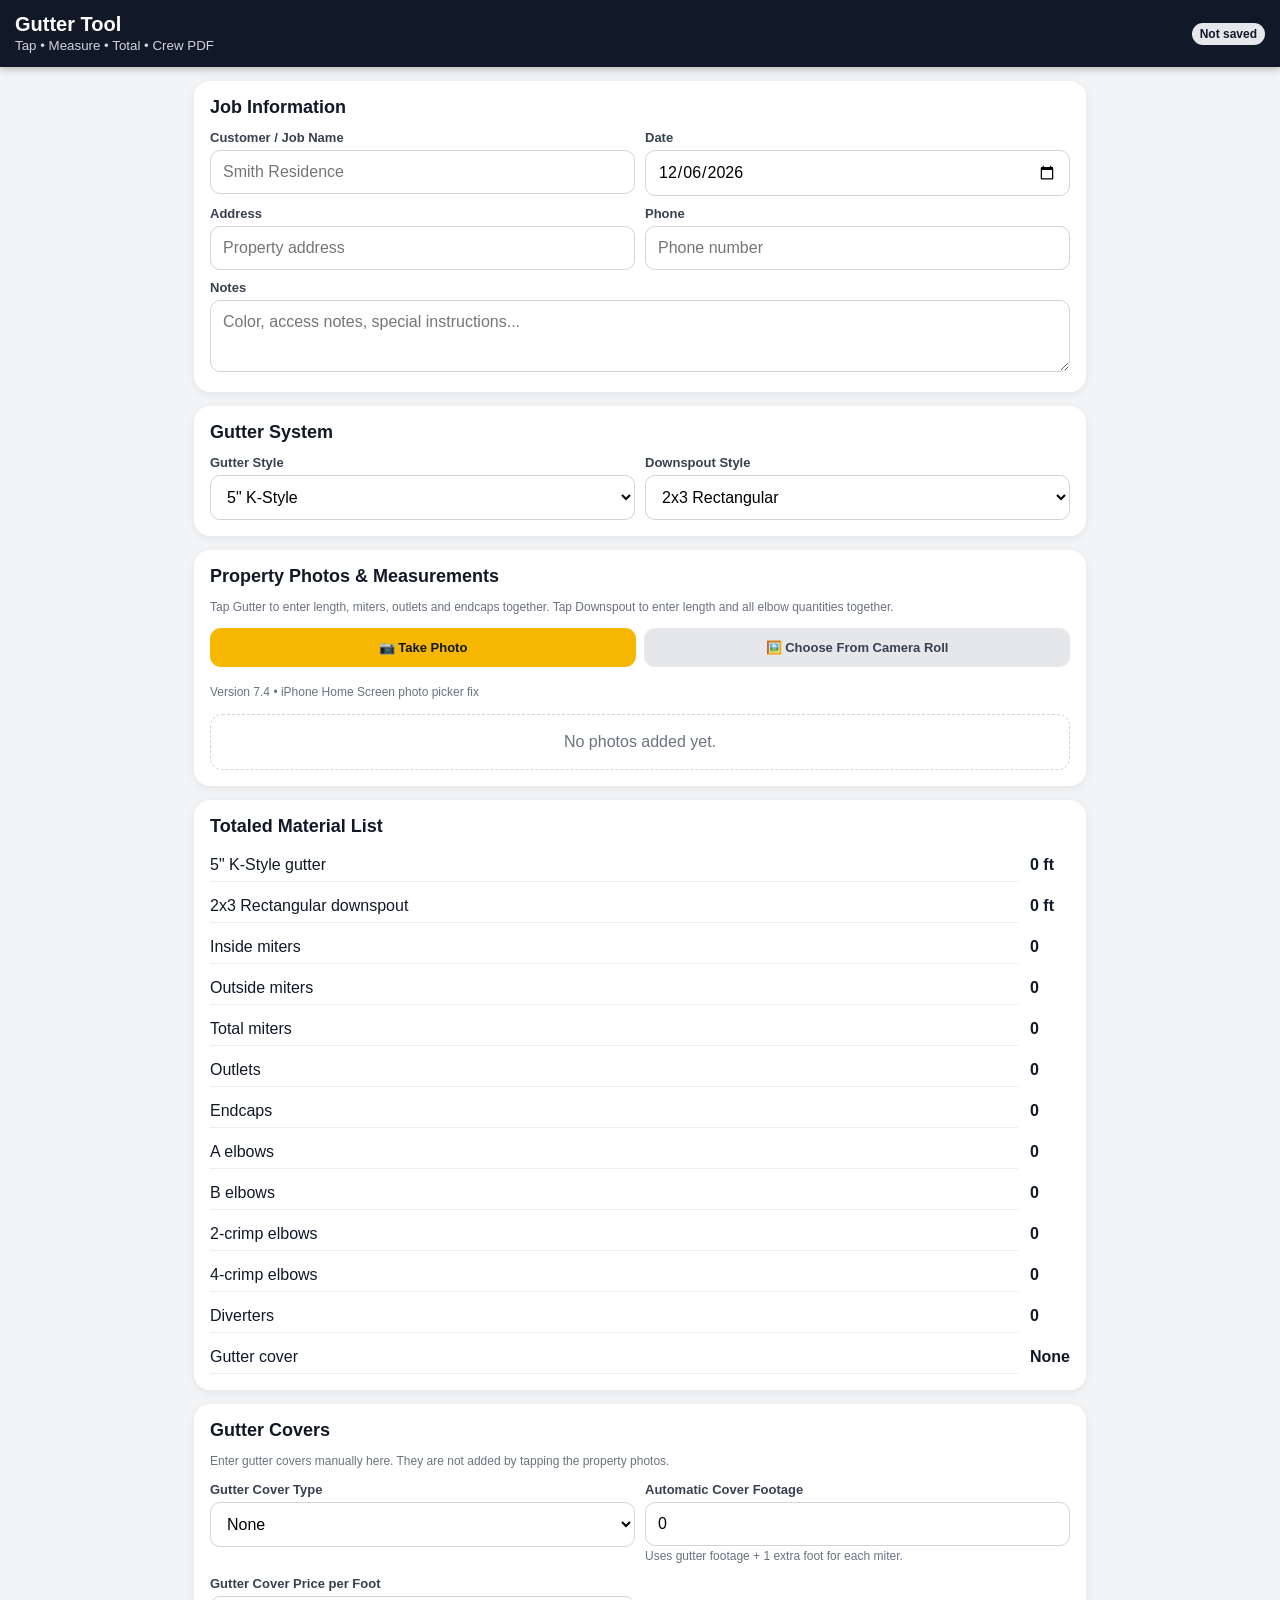
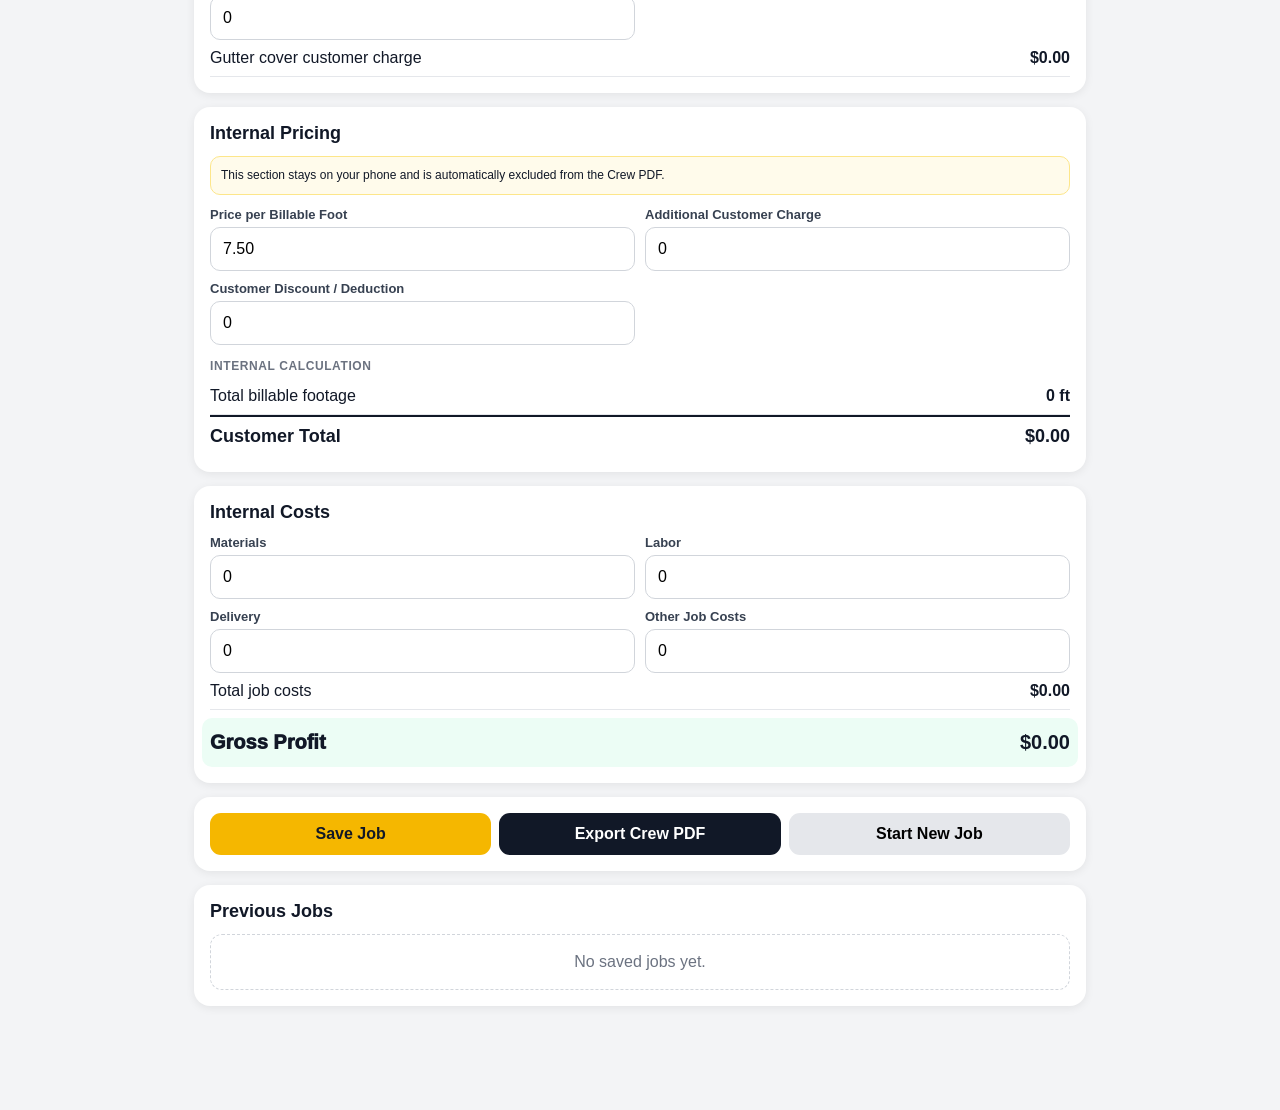
==== commit 5122e75d: "Add files via upload" ====
--- a/index.html
+++ b/index.html
@@ -17,7 +17,7 @@
 textarea{min-height:72px;resize:vertical} button,.file-btn{border:0;border-radius:11px;padding:12px 14px;font-weight:800;cursor:pointer}.file-btn{display:flex;align-items:center;justify-content:center;text-align:center}
 .primary{background:var(--gold);color:#111827}.dark{background:var(--navy);color:#fff}.secondary{background:#e5e7eb}.danger{background:#fee2e2;color:#991b1b}
 .button-row{display:flex;gap:8px;flex-wrap:wrap}.button-row button,.button-row .file-btn{flex:1;min-width:125px}.help{font-size:12px;color:var(--muted);line-height:1.45}
-.badge{padding:4px 8px;border-radius:999px;background:#e5e7eb;color:#111827;font-size:12px;font-weight:850}.hidden{display:none!important}
+.badge{padding:4px 8px;border-radius:999px;background:#e5e7eb;color:#111827;font-size:12px;font-weight:850}.hidden{display:none!important}.file-input-visually-hidden{position:absolute!important;width:1px!important;height:1px!important;padding:0!important;margin:-1px!important;overflow:hidden!important;clip:rect(0,0,0,0)!important;white-space:nowrap!important;border:0!important;opacity:.01!important}
 .empty{padding:18px;text-align:center;color:var(--muted);border:1px dashed var(--border);border-radius:12px}
 .photo-card{border:1px solid #e5e7eb;border-radius:14px;padding:10px;margin-top:12px}.tool-scroll{display:flex;gap:7px;overflow-x:auto;padding:4px 1px 10px}
 .tool{flex:0 0 auto;padding:10px 11px;font-size:12px;background:#e5e7eb}.tool.active{outline:3px solid var(--gold);background:#fff}
@@ -68,7 +68,7 @@
 <section class="card">
 <h2>Property Photos & Measurements</h2>
 <p class="help">Tap Gutter to enter length, miters, outlets and endcaps together. Tap Downspout to enter length and all elbow quantities together.</p>
-<div class="button-row no-print"><label class="primary file-btn" for="cameraInput">📷 Take Photo</label><label class="secondary file-btn" for="photoInput">🖼️ Choose From Camera Roll</label><input id="cameraInput" class="hidden" type="file" accept="image/*" capture="environment"><input id="photoInput" class="hidden" type="file" accept="image/*" multiple></div>
+<div class="button-row no-print"><label class="primary file-btn">📷 Take Photo<input id="cameraInput" class="file-input-visually-hidden" type="file" accept="image/*" capture="environment"></label><label class="secondary file-btn">🖼️ Choose From Camera Roll<input id="photoInput" class="file-input-visually-hidden" type="file" accept="image/*" multiple></label></div><p class="help">Version 7.4 • iPhone Home Screen photo picker fix</p>
 <div id="photos"></div>
 </section>
 
